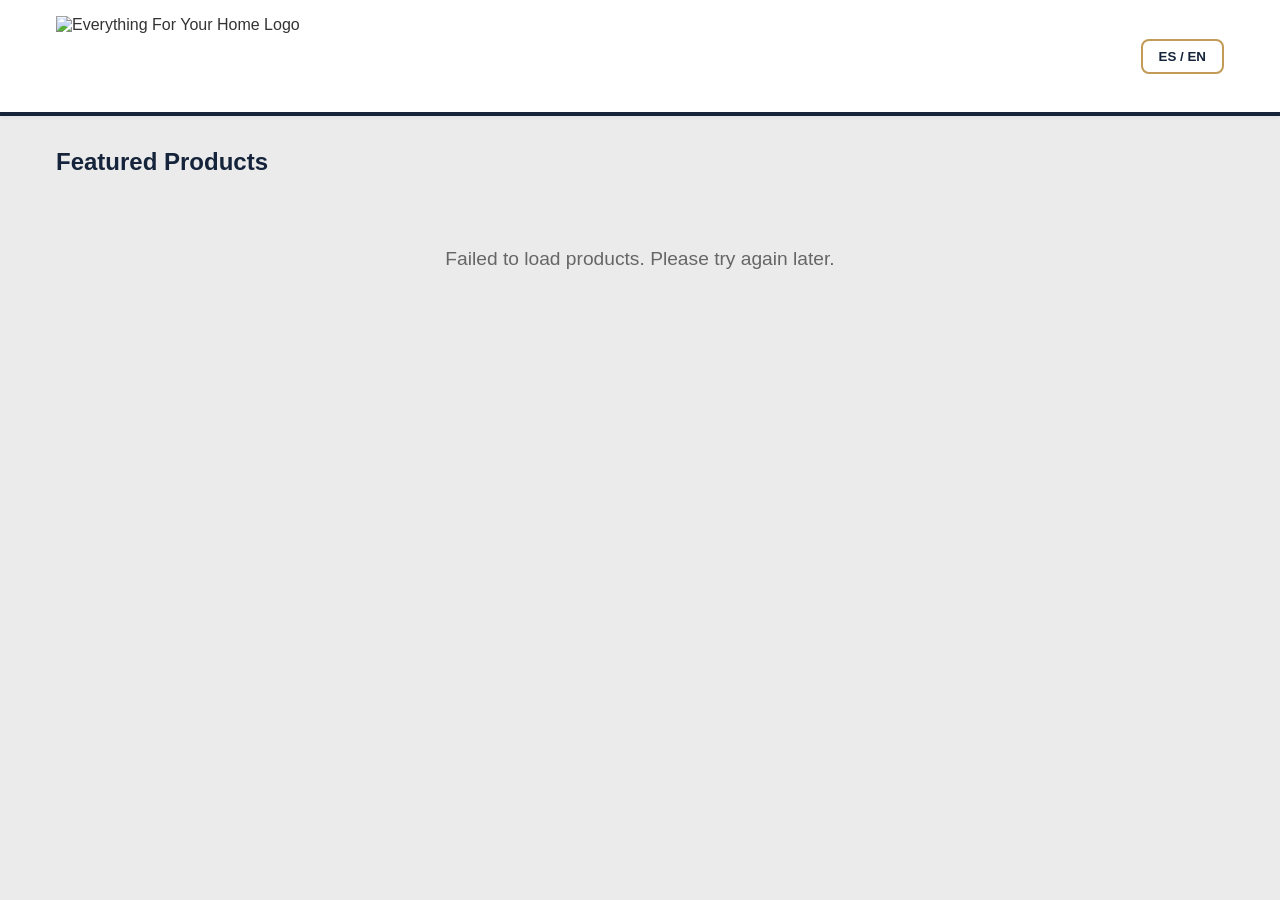
==== index.html @ 40793af8 "Add files via upload" ====
<!DOCTYPE html>
<html lang="en">
<head>
    <meta charset="UTF-8">
    <meta name="viewport" content="width=device-width, initial-scale=1.0">
    <!-- El título cambiará dinámicamente según el idioma -->
    <title data-i18n="pageTitle">Everything For Your Home - Store</title>
    
    <!-- Enlace a nuestra hoja de estilos modular -->
    <link rel="stylesheet" href="assets/css/styles.css">
</head>
<body>
    
    <!-- CABECERA DE LA TIENDA -->
    <header class="main-header">
        <div class="header-container">
            <!-- Logo principal referenciado exactamente como indicaste -->
            <img src="image_39f1aa.jpg" alt="Everything For Your Home Logo" class="store-logo">
            
            <!-- Controles de usuario -->
            <div class="header-actions">
                <button id="lang-toggle" class="btn-lang">ES / EN</button>
            </div>
        </div>
    </header>

    <!-- CONTENEDOR PRINCIPAL -->
    <main class="main-content">
        <!-- Título del catálogo con soporte para traducción -->
        <h1 class="catalog-title" data-i18n="catalogTitle">Featured Products</h1>
        
        <!-- VITRINA DE PRODUCTOS (Grid) -->
        <!-- Aquí es donde nuestro JavaScript inyectará las tarjetas de producto -->
        <div id="products-grid" class="grid-container">
            <!-- Mensaje temporal mientras los datos se descargan de GitHub -->
            <div class="loading-state">
                <p data-i18n="loading">Loading products...</p>
            </div>
        </div>
    </main>

    <!-- LÓGICA DE LA APLICACIÓN -->
    <!-- Usamos type="module" para poder importar archivos JS separados de forma moderna -->
    <script type="module" src="assets/js/main.js"></script>

</body>
</html>
---- assets/css/styles.css ----
/* ==========================================================================
   VARIABLES GLOBALES (Paleta de colores adaptada al logo y estilo Mercado Libre)
   ========================================================================== */
:root {
    --brand-navy: #15243b;    /* Azul marino oscuro del logo */
    --brand-gold: #c29b57;    /* Dorado del logo */
    --bg-color: #ebebeb;      /* Gris claro estándar de e-commerce */
    --card-bg: #ffffff;       /* Blanco puro para contraste */
    --text-main: #333333;
    --text-muted: #666666;
    --btn-stripe: #635bff;    /* Azul clásico de Stripe para dar confianza en el pago */
    --radius: 8px;
}

/* ==========================================================================
   RESETEO BÁSICO
   ========================================================================== */
* {
    box-sizing: border-box;
    margin: 0;
    padding: 0;
    font-family: -apple-system, BlinkMacSystemFont, "Segoe UI", Roboto, Helvetica, Arial, sans-serif;
}

body {
    background-color: var(--bg-color);
    color: var(--text-main);
}

/* ==========================================================================
   CABECERA (HEADER)
   ========================================================================== */
.main-header {
    background-color: var(--card-bg);
    border-bottom: 4px solid var(--brand-navy);
    padding: 1rem 0;
    box-shadow: 0 2px 4px rgba(0,0,0,0.05);
}

.header-container {
    max-width: 1200px;
    margin: 0 auto;
    display: flex;
    justify-content: space-between;
    align-items: center;
    padding: 0 1rem;
}

.store-logo {
    height: 80px;
    object-fit: contain;
}

/* Botón de cambio de idioma */
.btn-lang {
    background: transparent;
    border: 2px solid var(--brand-gold);
    color: var(--brand-navy);
    padding: 0.5rem 1rem;
    border-radius: var(--radius);
    cursor: pointer;
    font-weight: bold;
    transition: all 0.2s ease;
}

.btn-lang:hover {
    background-color: var(--brand-gold);
    color: var(--card-bg);
}

/* ==========================================================================
   CONTENEDOR DE PRODUCTOS (GRID)
   ========================================================================== */
.main-content {
    max-width: 1200px;
    margin: 2rem auto;
    padding: 0 1rem;
}

.catalog-title {
    margin-bottom: 1.5rem;
    font-size: 1.5rem;
    color: var(--brand-navy);
}

/* Sistema de grilla autoadaptable. No necesitas media queries para que sea responsivo */
.grid-container {
    display: grid;
    grid-template-columns: repeat(auto-fill, minmax(280px, 1fr));
    gap: 1.5rem;
}

.loading-state {
    grid-column: 1 / -1;
    text-align: center;
    padding: 3rem;
    color: var(--text-muted);
    font-size: 1.2rem;
}

/* ==========================================================================
   TARJETA DE PRODUCTO (PRODUCT CARD)
   ========================================================================== */
.product-card {
    background-color: var(--card-bg);
    border-radius: var(--radius);
    overflow: hidden;
    box-shadow: 0 1px 3px rgba(0,0,0,0.1);
    transition: transform 0.2s ease, box-shadow 0.2s ease;
    display: flex;
    flex-direction: column;
}

.product-card:hover {
    transform: translateY(-3px);
    box-shadow: 0 6px 12px rgba(0,0,0,0.15);
}

.product-image {
    width: 100%;
    height: 250px;
    object-fit: contain; /* Evita que la foto del producto se deforme o recorte */
    padding: 1rem;
    border-bottom: 1px solid var(--bg-color);
}

.product-details {
    padding: 1.5rem;
    display: flex;
    flex-direction: column;
    flex-grow: 1; /* Permite que el botón de compra siempre baje al final */
}

.product-title {
    font-size: 1.1rem;
    font-weight: 400;
    margin-bottom: 0.5rem;
    color: var(--text-main);
}

.product-price {
    font-size: 1.8rem;
    font-weight: 600;
    margin-bottom: 0.5rem;
    color: var(--text-main);
}

.product-description {
    font-size: 0.9rem;
    color: var(--text-muted);
    margin-bottom: 1.5rem;
    flex-grow: 1;
    line-height: 1.4;
}

/* Botón de Stripe */
.btn-buy {
    background-color: var(--btn-stripe);
    color: var(--card-bg);
    text-align: center;
    text-decoration: none;
    padding: 0.8rem;
    border-radius: 4px;
    font-weight: 600;
    transition: background-color 0.2s ease;
}

.btn-buy:hover {
    background-color: #4b44d3; /* Un tono un poco más oscuro al pasar el ratón */
}
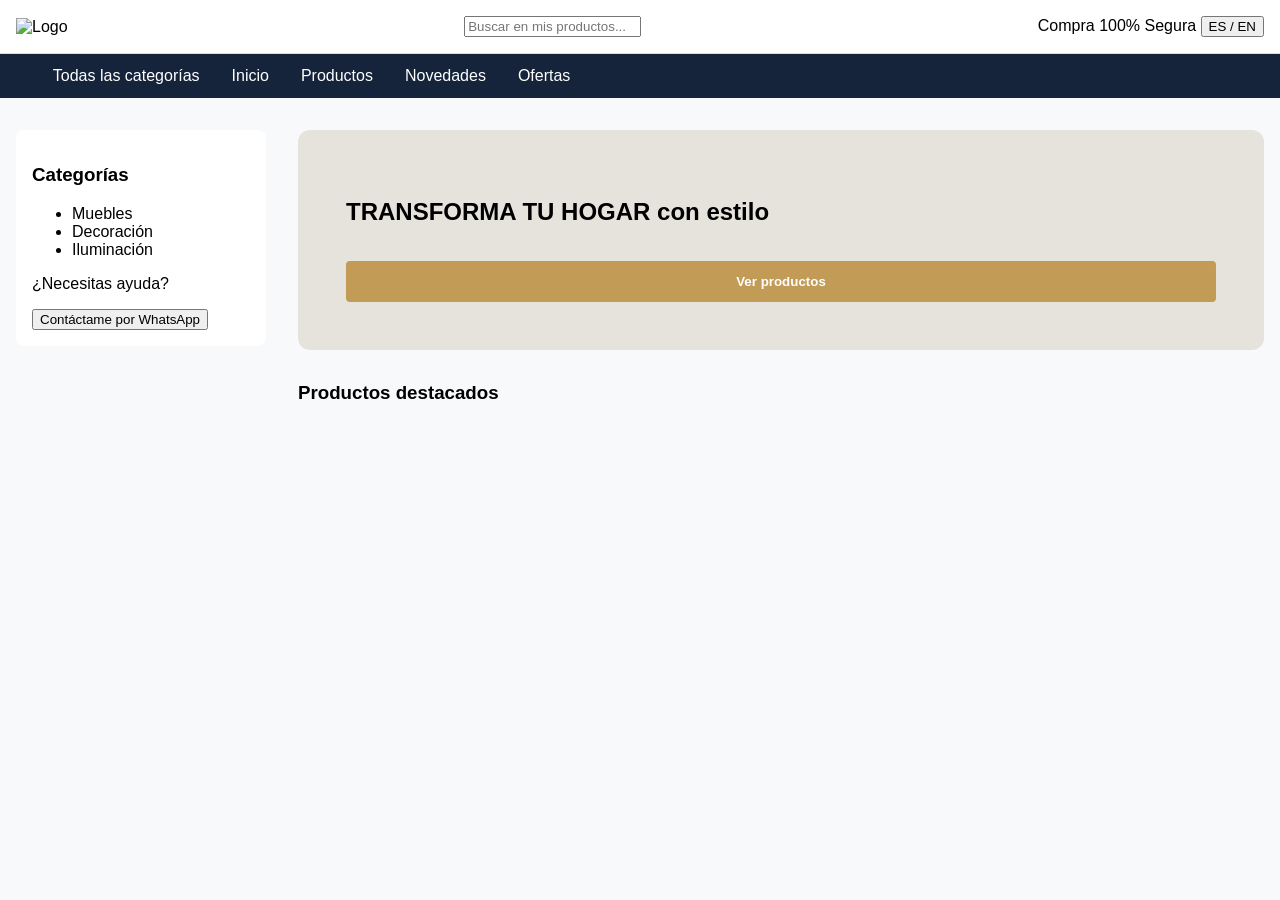
==== commit ef555825: "Update index.html" ====
--- a/index.html
+++ b/index.html
@@ -1,47 +1,71 @@
 <!DOCTYPE html>
-<html lang="en">
+<html lang="es">
 <head>
     <meta charset="UTF-8">
     <meta name="viewport" content="width=device-width, initial-scale=1.0">
-    <!-- El título cambiará dinámicamente según el idioma -->
-    <title data-i18n="pageTitle">Everything For Your Home - Store</title>
-    
-    <!-- Enlace a nuestra hoja de estilos modular -->
+    <title>Everything For Your Home</title>
     <link rel="stylesheet" href="assets/css/styles.css">
 </head>
 <body>
-    
-    <!-- CABECERA DE LA TIENDA -->
+    <!-- HEADER ESTILO MARKETPLACE -->
     <header class="main-header">
         <div class="header-container">
-            <!-- Logo principal referenciado exactamente como indicaste -->
-            <img src="image_39f1aa.jpg" alt="Everything For Your Home Logo" class="store-logo">
-            
-            <!-- Controles de usuario -->
+            <img src="image_39f1aa.jpg" alt="Logo" class="store-logo">
+            <input type="text" class="search-bar" placeholder="Buscar en mis productos...">
             <div class="header-actions">
-                <button id="lang-toggle" class="btn-lang">ES / EN</button>
+                <span>Compra 100% Segura</span>
+                <button id="lang-toggle" class="btn-outline">ES / EN</button>
             </div>
         </div>
     </header>
 
-    <!-- CONTENEDOR PRINCIPAL -->
-    <main class="main-content">
-        <!-- Título del catálogo con soporte para traducción -->
-        <h1 class="catalog-title" data-i18n="catalogTitle">Featured Products</h1>
+    <!-- NAVEGACIÓN SECUNDARIA -->
+    <nav class="sub-nav">
+        <ul>
+            <li>Todas las categorías</li>
+            <li>Inicio</li>
+            <li>Productos</li>
+            <li>Novedades</li>
+            <li>Ofertas</li>
+        </ul>
+    </nav>
+
+    <!-- LAYOUT PRINCIPAL (Sidebar + Contenido) -->
+    <div class="store-layout">
         
-        <!-- VITRINA DE PRODUCTOS (Grid) -->
-        <!-- Aquí es donde nuestro JavaScript inyectará las tarjetas de producto -->
-        <div id="products-grid" class="grid-container">
-            <!-- Mensaje temporal mientras los datos se descargan de GitHub -->
-            <div class="loading-state">
-                <p data-i18n="loading">Loading products...</p>
+        <!-- BARRA LATERAL -->
+        <aside class="sidebar">
+            <h3>Categorías</h3>
+            <ul class="category-list">
+                <li>Muebles</li>
+                <li>Decoración</li>
+                <li>Iluminación</li>
+            </ul>
+            <div class="whatsapp-widget">
+                <p>¿Necesitas ayuda?</p>
+                <button class="btn-whatsapp">Contáctame por WhatsApp</button>
             </div>
-        </div>
-    </main>
+        </aside>
 
-    <!-- LÓGICA DE LA APLICACIÓN -->
-    <!-- Usamos type="module" para poder importar archivos JS separados de forma moderna -->
+        <!-- CONTENIDO CENTRAL -->
+        <main class="main-content">
+            <!-- BANNER PRINCIPAL -->
+            <section class="hero-banner">
+                <div class="hero-text">
+                    <h2>TRANSFORMA TU HOGAR con estilo</h2>
+                    <button class="btn-primary">Ver productos</button>
+                </div>
+            </section>
+
+            <h3 class="section-title">Productos destacados</h3>
+            
+            <!-- GRID DE PRODUCTOS -->
+            <div id="products-grid" class="products-grid">
+                <!-- El JS inyectará los productos aquí -->
+            </div>
+        </main>
+    </div>
+
     <script type="module" src="assets/js/main.js"></script>
-
 </body>
-</html>+</html>
--- a/assets/css/styles.css
+++ b/assets/css/styles.css
@@ -1,170 +1,117 @@
-/* ==========================================================================
-   VARIABLES GLOBALES (Paleta de colores adaptada al logo y estilo Mercado Libre)
-   ========================================================================== */
 :root {
-    --brand-navy: #15243b;    /* Azul marino oscuro del logo */
-    --brand-gold: #c29b57;    /* Dorado del logo */
-    --bg-color: #ebebeb;      /* Gris claro estándar de e-commerce */
-    --card-bg: #ffffff;       /* Blanco puro para contraste */
-    --text-main: #333333;
-    --text-muted: #666666;
-    --btn-stripe: #635bff;    /* Azul clásico de Stripe para dar confianza en el pago */
-    --radius: 8px;
-}
-
-/* ==========================================================================
-   RESETEO BÁSICO
-   ========================================================================== */
-* {
-    box-sizing: border-box;
-    margin: 0;
-    padding: 0;
-    font-family: -apple-system, BlinkMacSystemFont, "Segoe UI", Roboto, Helvetica, Arial, sans-serif;
+    --brand-navy: #15243b;
+    --brand-gold: #c29b57;
+    --brand-yellow: #f4c242;
+    --bg-light: #f8f9fa;
+    --white: #ffffff;
+    --text-dark: #333333;
 }
 
 body {
-    background-color: var(--bg-color);
-    color: var(--text-main);
+    margin: 0;
+    font-family: sans-serif;
+    background-color: var(--bg-light);
 }
 
-/* ==========================================================================
-   CABECERA (HEADER)
-   ========================================================================== */
 .main-header {
-    background-color: var(--card-bg);
-    border-bottom: 4px solid var(--brand-navy);
-    padding: 1rem 0;
-    box-shadow: 0 2px 4px rgba(0,0,0,0.05);
+    background-color: var(--white);
+    padding: 1rem;
+    border-bottom: 1px solid #ddd;
 }
 
 .header-container {
-    max-width: 1200px;
-    margin: 0 auto;
     display: flex;
     justify-content: space-between;
     align-items: center;
-    padding: 0 1rem;
+    max-width: 1400px;
+    margin: 0 auto;
 }
 
-.store-logo {
-    height: 80px;
-    object-fit: contain;
+.sub-nav {
+    background-color: var(--brand-navy);
+    color: var(--white);
+    padding: 0.8rem;
 }
 
-/* Botón de cambio de idioma */
-.btn-lang {
-    background: transparent;
-    border: 2px solid var(--brand-gold);
-    color: var(--brand-navy);
-    padding: 0.5rem 1rem;
-    border-radius: var(--radius);
-    cursor: pointer;
-    font-weight: bold;
-    transition: all 0.2s ease;
+.sub-nav ul {
+    list-style: none;
+    display: flex;
+    gap: 2rem;
+    max-width: 1400px;
+    margin: 0 auto;
 }
 
-.btn-lang:hover {
-    background-color: var(--brand-gold);
-    color: var(--card-bg);
-}
-
-/* ==========================================================================
-   CONTENEDOR DE PRODUCTOS (GRID)
-   ========================================================================== */
-.main-content {
-    max-width: 1200px;
+/* EL SECRETO DEL DISEÑO: CSS GRID */
+.store-layout {
+    display: grid;
+    grid-template-columns: 250px 1fr; /* 250px para sidebar, el resto para productos */
+    gap: 2rem;
+    max-width: 1400px;
     margin: 2rem auto;
     padding: 0 1rem;
 }
 
-.catalog-title {
-    margin-bottom: 1.5rem;
-    font-size: 1.5rem;
-    color: var(--brand-navy);
+.sidebar {
+    background: var(--white);
+    padding: 1rem;
+    border-radius: 8px;
+    height: fit-content;
 }
 
-/* Sistema de grilla autoadaptable. No necesitas media queries para que sea responsivo */
-.grid-container {
+.hero-banner {
+    background-color: #e6e3dd;
+    padding: 3rem;
+    border-radius: 12px;
+    margin-bottom: 2rem;
+}
+
+.products-grid {
     display: grid;
-    grid-template-columns: repeat(auto-fill, minmax(280px, 1fr));
+    grid-template-columns: repeat(auto-fill, minmax(220px, 1fr));
     gap: 1.5rem;
 }
 
-.loading-state {
-    grid-column: 1 / -1;
-    text-align: center;
-    padding: 3rem;
-    color: var(--text-muted);
-    font-size: 1.2rem;
+/* TARJETA TIPO MERCADO LIBRE / DISEÑO NUEVO */
+.product-card {
+    background: var(--white);
+    border-radius: 8px;
+    padding: 1rem;
+    position: relative;
+    box-shadow: 0 2px 5px rgba(0,0,0,0.05);
 }
 
-/* ==========================================================================
-   TARJETA DE PRODUCTO (PRODUCT CARD)
-   ========================================================================== */
-.product-card {
-    background-color: var(--card-bg);
-    border-radius: var(--radius);
-    overflow: hidden;
-    box-shadow: 0 1px 3px rgba(0,0,0,0.1);
-    transition: transform 0.2s ease, box-shadow 0.2s ease;
-    display: flex;
-    flex-direction: column;
-}
-
-.product-card:hover {
-    transform: translateY(-3px);
-    box-shadow: 0 6px 12px rgba(0,0,0,0.15);
+.badge {
+    position: absolute;
+    top: 10px;
+    left: 10px;
+    background: var(--brand-yellow);
+    color: var(--text-dark);
+    padding: 3px 8px;
+    font-size: 0.8rem;
+    font-weight: bold;
+    border-radius: 4px;
 }
 
 .product-image {
     width: 100%;
-    height: 250px;
-    object-fit: contain; /* Evita que la foto del producto se deforme o recorte */
-    padding: 1rem;
-    border-bottom: 1px solid var(--bg-color);
+    height: 200px;
+    object-fit: contain;
 }
 
-.product-details {
-    padding: 1.5rem;
-    display: flex;
-    flex-direction: column;
-    flex-grow: 1; /* Permite que el botón de compra siempre baje al final */
+.price {
+    font-size: 1.5rem;
+    font-weight: bold;
+    color: var(--text-dark);
 }
 
-.product-title {
-    font-size: 1.1rem;
-    font-weight: 400;
-    margin-bottom: 0.5rem;
-    color: var(--text-main);
+.btn-primary {
+    background-color: var(--brand-gold);
+    color: var(--white);
+    border: none;
+    padding: 0.8rem;
+    width: 100%;
+    border-radius: 4px;
+    cursor: pointer;
+    font-weight: bold;
+    margin-top: 1rem;
 }
-
-.product-price {
-    font-size: 1.8rem;
-    font-weight: 600;
-    margin-bottom: 0.5rem;
-    color: var(--text-main);
-}
-
-.product-description {
-    font-size: 0.9rem;
-    color: var(--text-muted);
-    margin-bottom: 1.5rem;
-    flex-grow: 1;
-    line-height: 1.4;
-}
-
-/* Botón de Stripe */
-.btn-buy {
-    background-color: var(--btn-stripe);
-    color: var(--card-bg);
-    text-align: center;
-    text-decoration: none;
-    padding: 0.8rem;
-    border-radius: 4px;
-    font-weight: 600;
-    transition: background-color 0.2s ease;
-}
-
-.btn-buy:hover {
-    background-color: #4b44d3; /* Un tono un poco más oscuro al pasar el ratón */
-}
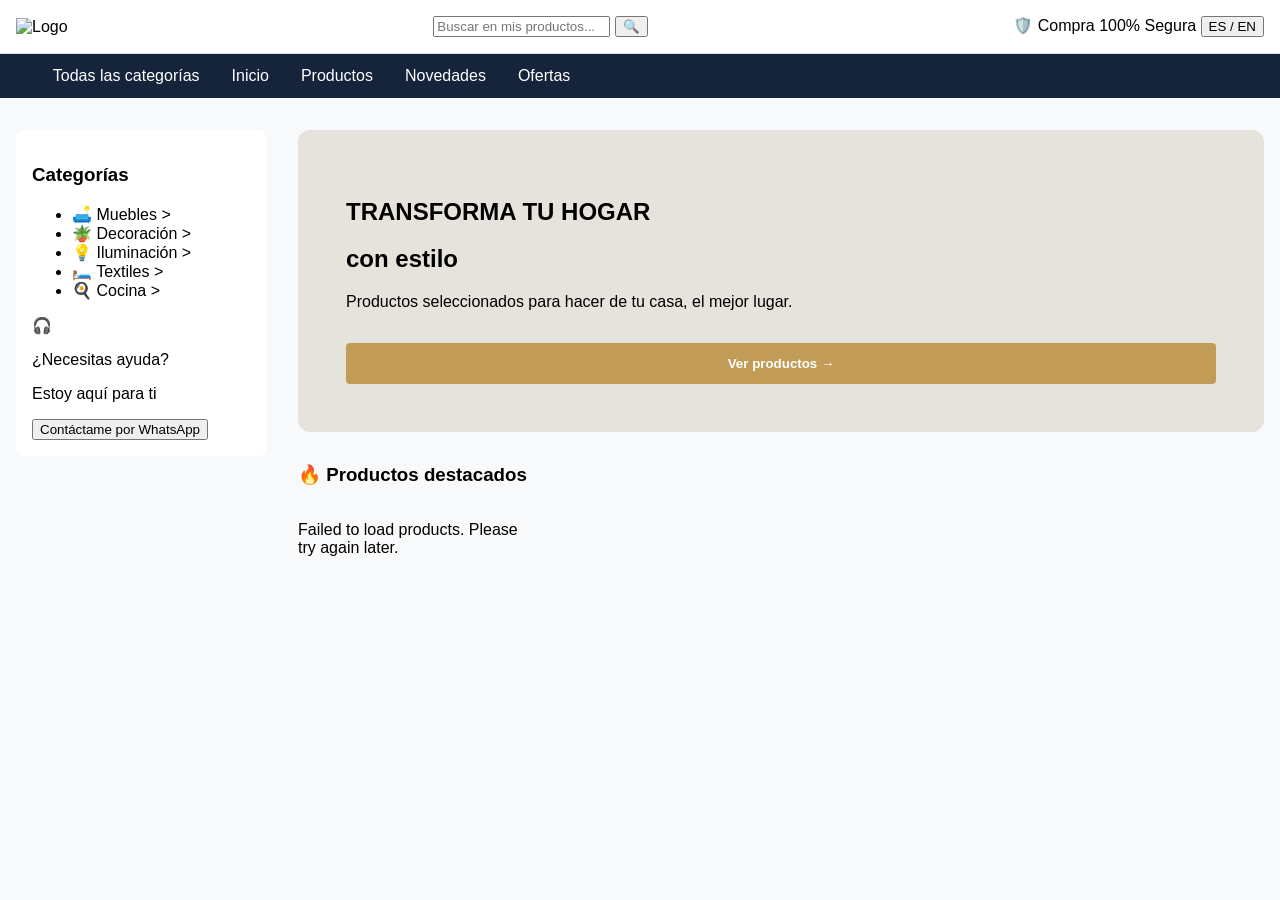
==== commit 27bb02cc: "Update index.html" ====
--- a/index.html
+++ b/index.html
@@ -4,16 +4,24 @@
     <meta charset="UTF-8">
     <meta name="viewport" content="width=device-width, initial-scale=1.0">
     <title>Everything For Your Home</title>
+    <!-- Importamos una fuente premium y moderna -->
+    <link href="https://fonts.googleapis.com/css2?family=Inter:wght@400;600;700&display=swap" rel="stylesheet">
     <link rel="stylesheet" href="assets/css/styles.css">
 </head>
 <body>
-    <!-- HEADER ESTILO MARKETPLACE -->
+    <!-- CABECERA PRINCIPAL -->
     <header class="main-header">
         <div class="header-container">
             <img src="image_39f1aa.jpg" alt="Logo" class="store-logo">
-            <input type="text" class="search-bar" placeholder="Buscar en mis productos...">
+            
+            <!-- Buscador mejorado -->
+            <div class="search-box">
+                <input type="text" class="search-bar" placeholder="Buscar en mis productos...">
+                <button class="search-btn">🔍</button>
+            </div>
+
             <div class="header-actions">
-                <span>Compra 100% Segura</span>
+                <span class="trust-badge">🛡️ Compra 100% Segura</span>
                 <button id="lang-toggle" class="btn-outline">ES / EN</button>
             </div>
         </div>
@@ -22,7 +30,7 @@
     <!-- NAVEGACIÓN SECUNDARIA -->
     <nav class="sub-nav">
         <ul>
-            <li>Todas las categorías</li>
+            <li class="active">Todas las categorías</li>
             <li>Inicio</li>
             <li>Productos</li>
             <li>Novedades</li>
@@ -30,38 +38,47 @@
         </ul>
     </nav>
 
-    <!-- LAYOUT PRINCIPAL (Sidebar + Contenido) -->
+    <!-- LAYOUT PRINCIPAL -->
     <div class="store-layout">
         
         <!-- BARRA LATERAL -->
         <aside class="sidebar">
-            <h3>Categorías</h3>
+            <h3 class="sidebar-title">Categorías</h3>
             <ul class="category-list">
-                <li>Muebles</li>
-                <li>Decoración</li>
-                <li>Iluminación</li>
+                <li>🛋️ Muebles <span>></span></li>
+                <li>🪴 Decoración <span>></span></li>
+                <li>💡 Iluminación <span>></span></li>
+                <li>🛏️ Textiles <span>></span></li>
+                <li>🍳 Cocina <span>></span></li>
             </ul>
+            
             <div class="whatsapp-widget">
-                <p>¿Necesitas ayuda?</p>
+                <div class="wa-icon">🎧</div>
+                <div>
+                    <p class="wa-title">¿Necesitas ayuda?</p>
+                    <p class="wa-sub">Estoy aquí para ti</p>
+                </div>
                 <button class="btn-whatsapp">Contáctame por WhatsApp</button>
             </div>
         </aside>
 
         <!-- CONTENIDO CENTRAL -->
         <main class="main-content">
-            <!-- BANNER PRINCIPAL -->
+            <!-- BANNER PRINCIPAL MEJORADO -->
             <section class="hero-banner">
-                <div class="hero-text">
-                    <h2>TRANSFORMA TU HOGAR con estilo</h2>
-                    <button class="btn-primary">Ver productos</button>
+                <div class="hero-content">
+                    <h2>TRANSFORMA TU HOGAR</h2>
+                    <h2 class="hero-highlight">con estilo</h2>
+                    <p>Productos seleccionados para hacer de tu casa, el mejor lugar.</p>
+                    <button class="btn-primary">Ver productos →</button>
                 </div>
             </section>
 
-            <h3 class="section-title">Productos destacados</h3>
+            <h3 class="section-title">🔥 Productos destacados</h3>
             
             <!-- GRID DE PRODUCTOS -->
             <div id="products-grid" class="products-grid">
-                <!-- El JS inyectará los productos aquí -->
+                <!-- Aquí van a aparecer los productos mágicamente -->
             </div>
         </main>
     </div>
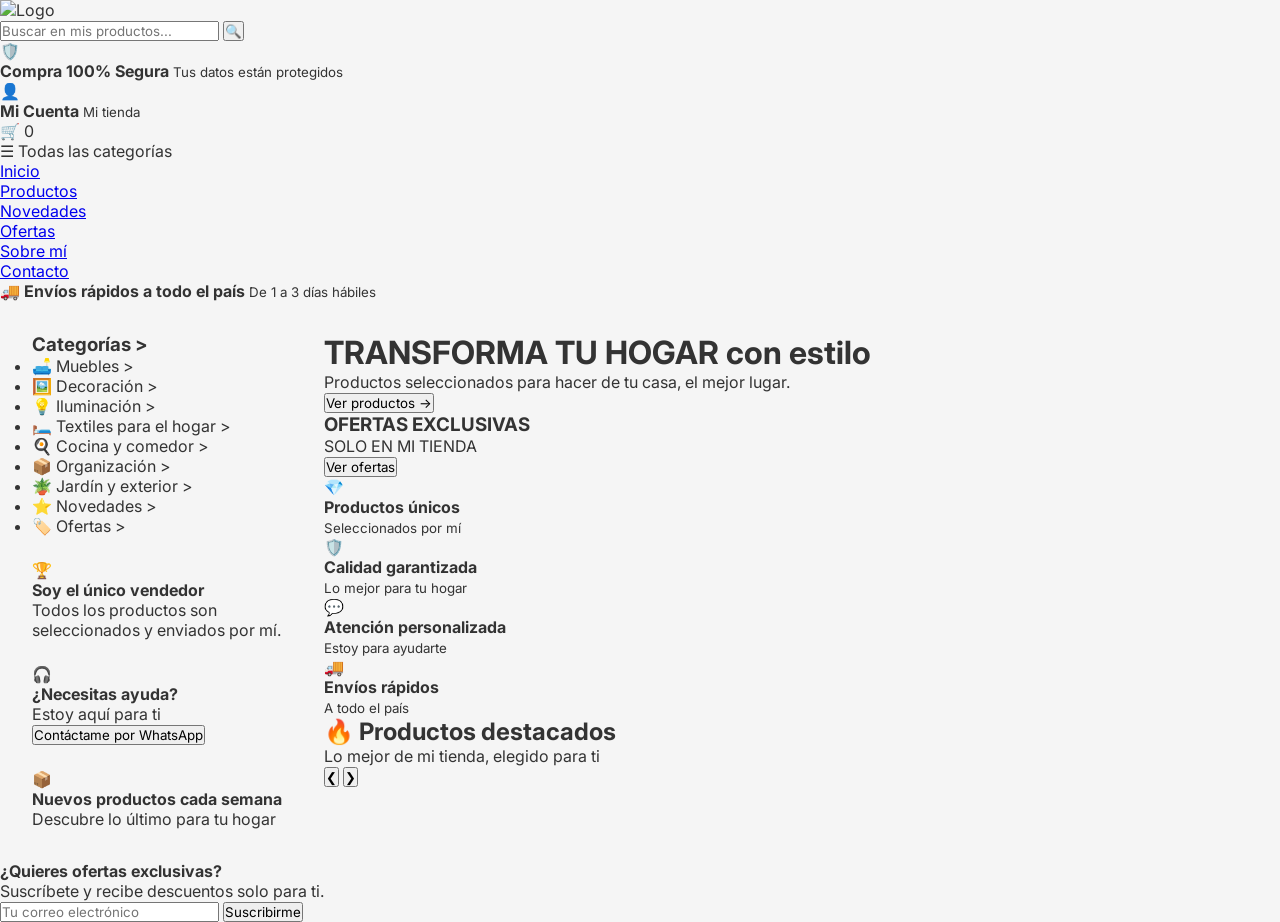
==== commit 411ef1c5: "Update index.html" ====
--- a/index.html
+++ b/index.html
@@ -4,85 +4,164 @@
     <meta charset="UTF-8">
     <meta name="viewport" content="width=device-width, initial-scale=1.0">
     <title>Everything For Your Home</title>
-    <!-- Importamos una fuente premium y moderna -->
     <link href="https://fonts.googleapis.com/css2?family=Inter:wght@400;600;700&display=swap" rel="stylesheet">
     <link rel="stylesheet" href="assets/css/styles.css">
 </head>
 <body>
-    <!-- CABECERA PRINCIPAL -->
-    <header class="main-header">
-        <div class="header-container">
-            <img src="image_39f1aa.jpg" alt="Logo" class="store-logo">
+    <!-- 1. TOP BAR (Logo, Buscador, Cuenta, Carrito) -->
+    <header class="top-header">
+        <div class="container header-grid">
+            <img src="image_39f1aa.jpg" alt="Logo" class="logo">
             
-            <!-- Buscador mejorado -->
-            <div class="search-box">
-                <input type="text" class="search-bar" placeholder="Buscar en mis productos...">
-                <button class="search-btn">🔍</button>
+            <div class="search-container">
+                <input type="text" placeholder="Buscar en mis productos...">
+                <button class="btn-search">🔍</button>
             </div>
 
-            <div class="header-actions">
-                <span class="trust-badge">🛡️ Compra 100% Segura</span>
-                <button id="lang-toggle" class="btn-outline">ES / EN</button>
+            <div class="header-badges">
+                <div class="badge-item">
+                    <span>🛡️</span>
+                    <div>
+                        <strong>Compra 100% Segura</strong>
+                        <small>Tus datos están protegidos</small>
+                    </div>
+                </div>
+                <div class="badge-item">
+                    <span>👤</span>
+                    <div>
+                        <strong>Mi Cuenta</strong>
+                        <small>Mi tienda</small>
+                    </div>
+                </div>
+                <div class="cart-icon">🛒 <span class="cart-count">0</span></div>
             </div>
         </div>
     </header>
 
-    <!-- NAVEGACIÓN SECUNDARIA -->
-    <nav class="sub-nav">
-        <ul>
-            <li class="active">Todas las categorías</li>
-            <li>Inicio</li>
-            <li>Productos</li>
-            <li>Novedades</li>
-            <li>Ofertas</li>
-        </ul>
+    <!-- 2. NAV BAR (Categorías, Links, Banner Envío) -->
+    <nav class="main-nav">
+        <div class="container nav-flex">
+            <div class="btn-categories">☰ Todas las categorías</div>
+            <ul class="nav-links">
+                <li><a href="#">Inicio</a></li>
+                <li><a href="#">Productos</a></li>
+                <li><a href="#">Novedades</a></li>
+                <li><a href="#">Ofertas</a></li>
+                <li><a href="#">Sobre mí</a></li>
+                <li><a href="#">Contacto</a></li>
+            </ul>
+            <div class="shipping-banner">
+                🚚 <strong>Envíos rápidos a todo el país</strong> <small>De 1 a 3 días hábiles</small>
+            </div>
+        </div>
     </nav>
 
-    <!-- LAYOUT PRINCIPAL -->
-    <div class="store-layout">
+    <!-- 3. LAYOUT PRINCIPAL -->
+    <div class="container store-layout">
         
-        <!-- BARRA LATERAL -->
+        <!-- SIDEBAR IZQUIERDA -->
         <aside class="sidebar">
-            <h3 class="sidebar-title">Categorías</h3>
-            <ul class="category-list">
-                <li>🛋️ Muebles <span>></span></li>
-                <li>🪴 Decoración <span>></span></li>
-                <li>💡 Iluminación <span>></span></li>
-                <li>🛏️ Textiles <span>></span></li>
-                <li>🍳 Cocina <span>></span></li>
-            </ul>
-            
-            <div class="whatsapp-widget">
-                <div class="wa-icon">🎧</div>
-                <div>
-                    <p class="wa-title">¿Necesitas ayuda?</p>
-                    <p class="wa-sub">Estoy aquí para ti</p>
+            <div class="category-menu">
+                <h3>Categorías <span>></span></h3>
+                <ul>
+                    <li>🛋️ Muebles <span>></span></li>
+                    <li>🖼️ Decoración <span>></span></li>
+                    <li>💡 Iluminación <span>></span></li>
+                    <li>🛏️ Textiles para el hogar <span>></span></li>
+                    <li>🍳 Cocina y comedor <span>></span></li>
+                    <li>📦 Organización <span>></span></li>
+                    <li>🪴 Jardín y exterior <span>></span></li>
+                    <li>⭐ Novedades <span>></span></li>
+                    <li class="ofertas-link">🏷️ Ofertas <span>></span></li>
+                </ul>
+            </div>
+
+            <div class="promo-box dark-blue">
+                <div class="icon">🏆</div>
+                <h4>Soy el único vendedor</h4>
+                <p>Todos los productos son seleccionados y enviados por mí.</p>
+            </div>
+
+            <div class="promo-box white-box">
+                <div class="icon-flex">
+                    <span class="icon-headset">🎧</span>
+                    <div>
+                        <h4>¿Necesitas ayuda?</h4>
+                        <p>Estoy aquí para ti</p>
+                    </div>
                 </div>
-                <button class="btn-whatsapp">Contáctame por WhatsApp</button>
+                <button class="btn-gold-outline">Contáctame por WhatsApp</button>
+            </div>
+
+            <div class="promo-box dark-blue banner-mini">
+                <div class="icon-flex">
+                    <span>📦</span>
+                    <div>
+                        <h4>Nuevos productos cada semana</h4>
+                        <p>Descubre lo último para tu hogar</p>
+                    </div>
+                </div>
             </div>
         </aside>
 
         <!-- CONTENIDO CENTRAL -->
         <main class="main-content">
-            <!-- BANNER PRINCIPAL MEJORADO -->
-            <section class="hero-banner">
-                <div class="hero-content">
-                    <h2>TRANSFORMA TU HOGAR</h2>
-                    <h2 class="hero-highlight">con estilo</h2>
+            
+            <!-- SECCIÓN HERO (Banner Principal + Banner Secundario) -->
+            <div class="hero-grid">
+                <div class="hero-main">
+                    <h1>TRANSFORMA TU HOGAR <span class="cursive-text">con estilo</span></h1>
                     <p>Productos seleccionados para hacer de tu casa, el mejor lugar.</p>
-                    <button class="btn-primary">Ver productos →</button>
+                    <button class="btn-dark">Ver productos →</button>
                 </div>
-            </section>
+                <div class="hero-side">
+                    <h3>OFERTAS EXCLUSIVAS</h3>
+                    <p>SOLO EN MI TIENDA</p>
+                    <button class="btn-dark">Ver ofertas</button>
+                </div>
+            </div>
 
-            <h3 class="section-title">🔥 Productos destacados</h3>
+            <!-- BARRA DE CARACTERÍSTICAS -->
+            <div class="features-bar">
+                <div class="feature"><span class="feat-icon">💎</span> <div><strong>Productos únicos</strong><br><small>Seleccionados por mí</small></div></div>
+                <div class="feature"><span class="feat-icon">🛡️</span> <div><strong>Calidad garantizada</strong><br><small>Lo mejor para tu hogar</small></div></div>
+                <div class="feature"><span class="feat-icon">💬</span> <div><strong>Atención personalizada</strong><br><small>Estoy para ayudarte</small></div></div>
+                <div class="feature"><span class="feat-icon">🚚</span> <div><strong>Envíos rápidos</strong><br><small>A todo el país</small></div></div>
+            </div>
+
+            <!-- TÍTULO DE PRODUCTOS Y CONTROLES -->
+            <div class="products-header">
+                <div class="title-flex">
+                    <h2>🔥 Productos destacados</h2>
+                    <span class="subtitle">Lo mejor de mi tienda, elegido para ti</span>
+                </div>
+                <div class="carousel-controls">
+                    <button>&#10094;</button>
+                    <button>&#10095;</button>
+                </div>
+            </div>
             
-            <!-- GRID DE PRODUCTOS -->
+            <!-- GRID DE PRODUCTOS DINÁMICO -->
             <div id="products-grid" class="products-grid">
-                <!-- Aquí van a aparecer los productos mágicamente -->
+                <!-- JavaScript inyectará las tarjetas aquí -->
             </div>
         </main>
     </div>
 
+    <!-- NEWSLETTER / FOOTER -->
+    <footer class="bottom-footer container">
+        <div class="newsletter-box">
+            <div>
+                <h4>¿Quieres ofertas exclusivas?</h4>
+                <p>Suscríbete y recibe descuentos solo para ti.</p>
+            </div>
+            <form class="subscribe-form">
+                <input type="email" placeholder="Tu correo electrónico">
+                <button type="submit">Suscribirme</button>
+            </form>
+        </div>
+    </footer>
+
     <script type="module" src="assets/js/main.js"></script>
 </body>
 </html>
--- a/assets/css/styles.css
+++ b/assets/css/styles.css
@@ -1,117 +1,207 @@
+/* =========================================
+   1. VARIABLES GLOBALES Y RESET
+   ========================================= */
 :root {
-    --brand-navy: #15243b;
+    --brand-navy: #111b2b;
     --brand-gold: #c29b57;
-    --brand-yellow: #f4c242;
-    --bg-light: #f8f9fa;
+    --brand-gold-hover: #b08945;
+    --bg-main: #f5f5f5;
     --white: #ffffff;
     --text-dark: #333333;
-}
-
-body {
+    --text-light: #777777;
+    --border-color: #e0e0e0;
+}
+
+* {
     margin: 0;
-    font-family: sans-serif;
-    background-color: var(--bg-light);
-}
-
+    padding: 0;
+    box-sizing: border-box;
+    font-family: 'Inter', sans-serif;
+}
+
+body { background-color: var(--bg-main); color: var(--text-dark); }
+
+/* =========================================
+   2. CABECERA Y BUSCADOR
+   ========================================= */
 .main-header {
     background-color: var(--white);
-    padding: 1rem;
-    border-bottom: 1px solid #ddd;
+    padding: 1.2rem 2rem;
 }
 
 .header-container {
+    max-width: 1400px;
+    margin: 0 auto;
     display: flex;
     justify-content: space-between;
     align-items: center;
+    gap: 2rem;
+}
+
+.store-logo { height: 60px; object-fit: contain; }
+
+.search-box {
+    flex-grow: 1;
+    max-width: 600px;
+    display: flex;
+    box-shadow: 0 1px 3px rgba(0,0,0,0.1);
+    border-radius: 4px;
+    overflow: hidden;
+}
+
+.search-bar {
+    width: 100%;
+    padding: 12px 15px;
+    border: 1px solid var(--border-color);
+    border-right: none;
+    outline: none;
+    font-size: 1rem;
+}
+
+.search-btn {
+    background-color: var(--brand-gold);
+    border: none;
+    padding: 0 20px;
+    cursor: pointer;
+    font-size: 1.2rem;
+    transition: background 0.2s;
+}
+.search-btn:hover { background-color: var(--brand-gold-hover); }
+
+.header-actions { display: flex; align-items: center; gap: 1.5rem; }
+.trust-badge { font-weight: 600; color: #2c974b; font-size: 0.9rem; }
+.btn-outline {
+    background: transparent;
+    border: 1px solid var(--text-dark);
+    padding: 8px 16px;
+    border-radius: 20px;
+    cursor: pointer;
+    font-weight: 600;
+}
+
+/* =========================================
+   3. NAVEGACIÓN SECUNDARIA
+   ========================================= */
+.sub-nav {
+    background-color: var(--brand-navy);
+    padding: 12px 2rem;
+}
+
+.sub-nav ul {
     max-width: 1400px;
     margin: 0 auto;
-}
-
-.sub-nav {
-    background-color: var(--brand-navy);
-    color: var(--white);
-    padding: 0.8rem;
-}
-
-.sub-nav ul {
     list-style: none;
     display: flex;
     gap: 2rem;
-    max-width: 1400px;
-    margin: 0 auto;
-}
-
-/* EL SECRETO DEL DISEÑO: CSS GRID */
+    color: var(--white);
+    font-size: 0.9rem;
+    font-weight: 600;
+}
+
+.sub-nav li { cursor: pointer; opacity: 0.8; transition: opacity 0.2s; }
+.sub-nav li:hover, .sub-nav li.active { opacity: 1; }
+
+/* =========================================
+   4. LAYOUT Y BARRA LATERAL
+   ========================================= */
 .store-layout {
     display: grid;
-    grid-template-columns: 250px 1fr; /* 250px para sidebar, el resto para productos */
+    grid-template-columns: 260px 1fr;
     gap: 2rem;
     max-width: 1400px;
     margin: 2rem auto;
-    padding: 0 1rem;
-}
-
-.sidebar {
+    padding: 0 2rem;
+}
+
+.sidebar { display: flex; flex-direction: column; gap: 1.5rem; }
+
+.sidebar-title {
+    background-color: var(--brand-gold);
+    color: var(--white);
+    padding: 12px 15px;
+    border-radius: 8px 8px 0 0;
+    font-size: 1rem;
+}
+
+.category-list {
     background: var(--white);
-    padding: 1rem;
-    border-radius: 8px;
-    height: fit-content;
-}
-
+    list-style: none;
+    border-radius: 0 0 8px 8px;
+    box-shadow: 0 2px 5px rgba(0,0,0,0.05);
+    padding: 0;
+    margin-top: -1.5rem; /* Pega la lista al título */
+}
+
+.category-list li {
+    padding: 15px;
+    border-bottom: 1px solid var(--bg-main);
+    display: flex;
+    justify-content: space-between;
+    cursor: pointer;
+    color: var(--text-dark);
+    transition: background 0.2s;
+}
+.category-list li:hover { background-color: #fafafa; color: var(--brand-gold); }
+.category-list li:last-child { border-bottom: none; }
+
+.whatsapp-widget {
+    background-color: var(--brand-navy);
+    color: var(--white);
+    padding: 1.5rem;
+    border-radius: 12px;
+    text-align: center;
+    box-shadow: 0 4px 6px rgba(0,0,0,0.1);
+}
+
+.wa-icon { font-size: 2rem; margin-bottom: 0.5rem; }
+.wa-title { font-weight: bold; font-size: 1.1rem; }
+.wa-sub { font-size: 0.8rem; opacity: 0.8; margin-bottom: 1rem; }
+
+.btn-whatsapp {
+    background-color: var(--brand-gold);
+    color: var(--white);
+    border: none;
+    padding: 10px;
+    width: 100%;
+    border-radius: 20px;
+    font-weight: 600;
+    cursor: pointer;
+}
+
+/* =========================================
+   5. BANNER HERO Y PRODUCTOS
+   ========================================= */
 .hero-banner {
-    background-color: #e6e3dd;
-    padding: 3rem;
-    border-radius: 12px;
-    margin-bottom: 2rem;
-}
+    /* Aquí usamos una imagen de muebles real desde Unsplash para que impacte */
+    background: linear-gradient(rgba(245, 245, 245, 0.9), rgba(245, 245, 245, 0.7)), 
+                url('https://images.unsplash.com/photo-1555041469-a586c61ea9bc?auto=format&fit=crop&q=80&w=1200') center/cover;
+    border-radius: 16px;
+    padding: 4rem 3rem;
+    margin-bottom: 3rem;
+    box-shadow: 0 4px 12px rgba(0,0,0,0.05);
+}
+
+.hero-content h2 { font-size: 2.5rem; color: var(--brand-navy); line-height: 1.1; }
+.hero-highlight { font-family: cursive; color: var(--brand-gold) !important; font-size: 3rem !important; margin-bottom: 1rem; }
+.hero-content p { font-size: 1.1rem; color: var(--text-dark); margin-bottom: 2rem; max-width: 400px; }
+
+.btn-primary {
+    background-color: var(--brand-navy);
+    color: var(--white);
+    border: none;
+    padding: 12px 24px;
+    border-radius: 25px;
+    font-weight: 600;
+    font-size: 1rem;
+    cursor: pointer;
+    transition: transform 0.2s;
+}
+.btn-primary:hover { transform: scale(1.05); }
+
+.section-title { font-size: 1.5rem; color: var(--text-dark); margin-bottom: 1.5rem; }
 
 .products-grid {
     display: grid;
-    grid-template-columns: repeat(auto-fill, minmax(220px, 1fr));
+    grid-template-columns: repeat(auto-fill, minmax(240px, 1fr));
     gap: 1.5rem;
 }
-
-/* TARJETA TIPO MERCADO LIBRE / DISEÑO NUEVO */
-.product-card {
-    background: var(--white);
-    border-radius: 8px;
-    padding: 1rem;
-    position: relative;
-    box-shadow: 0 2px 5px rgba(0,0,0,0.05);
-}
-
-.badge {
-    position: absolute;
-    top: 10px;
-    left: 10px;
-    background: var(--brand-yellow);
-    color: var(--text-dark);
-    padding: 3px 8px;
-    font-size: 0.8rem;
-    font-weight: bold;
-    border-radius: 4px;
-}
-
-.product-image {
-    width: 100%;
-    height: 200px;
-    object-fit: contain;
-}
-
-.price {
-    font-size: 1.5rem;
-    font-weight: bold;
-    color: var(--text-dark);
-}
-
-.btn-primary {
-    background-color: var(--brand-gold);
-    color: var(--white);
-    border: none;
-    padding: 0.8rem;
-    width: 100%;
-    border-radius: 4px;
-    cursor: pointer;
-    font-weight: bold;
-    margin-top: 1rem;
-}
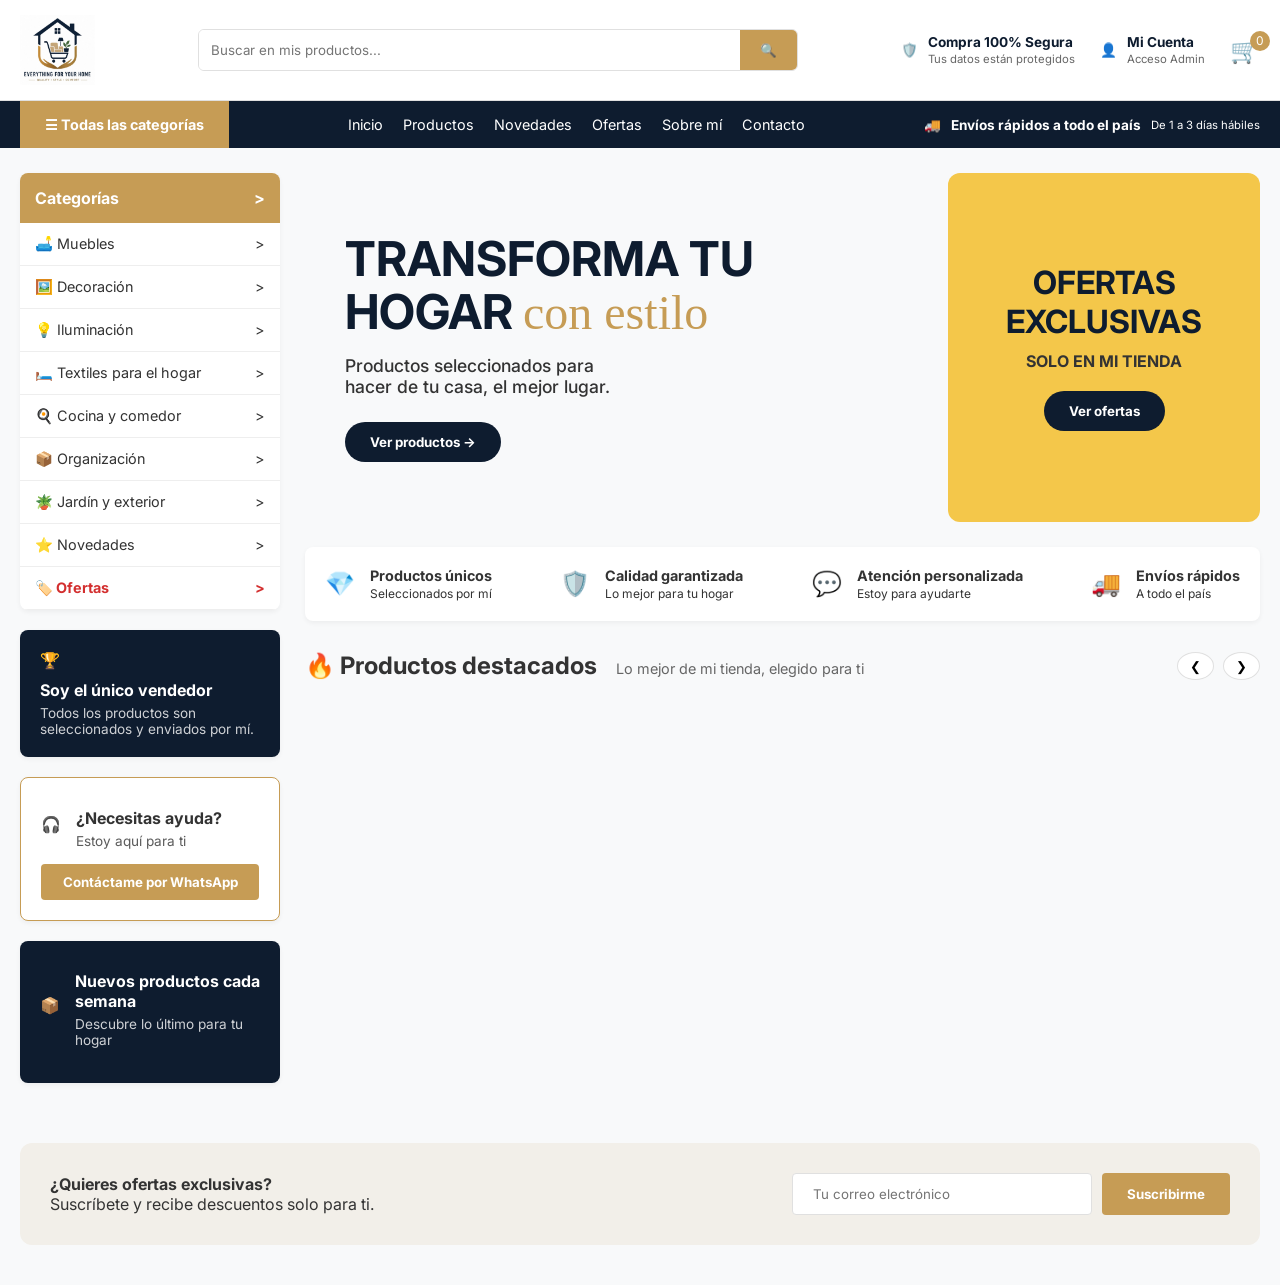
==== commit 1bdd392b: "Update index.html" ====
--- a/index.html
+++ b/index.html
@@ -26,13 +26,13 @@
                         <small>Tus datos están protegidos</small>
                     </div>
                 </div>
-                <div class="badge-item">
+                <a href="./admin/" class="badge-item" style="text-decoration: none; color: inherit; cursor: pointer;">
                     <span>👤</span>
                     <div>
                         <strong>Mi Cuenta</strong>
-                        <small>Mi tienda</small>
+                        <small>Acceso Admin</small>
                     </div>
-                </div>
+                </a>
                 <div class="cart-icon">🛒 <span class="cart-count">0</span></div>
             </div>
         </div>
--- a/assets/css/styles.css
+++ b/assets/css/styles.css
@@ -1,207 +1,112 @@
-/* =========================================
-   1. VARIABLES GLOBALES Y RESET
-   ========================================= */
 :root {
-    --brand-navy: #111b2b;
-    --brand-gold: #c29b57;
-    --brand-gold-hover: #b08945;
-    --bg-main: #f5f5f5;
+    --brand-navy: #0e1c2f;
+    --brand-gold: #c69c55;
+    --brand-gold-light: #d8b172;
+    --brand-yellow: #f4c74a;
+    --bg-light: #f8f9fa;
     --white: #ffffff;
-    --text-dark: #333333;
-    --text-light: #777777;
-    --border-color: #e0e0e0;
+    --text-dark: #333;
+    --text-muted: #666;
+    --border: #e0e0e0;
 }
 
-* {
-    margin: 0;
-    padding: 0;
-    box-sizing: border-box;
-    font-family: 'Inter', sans-serif;
+* { margin: 0; padding: 0; box-sizing: border-box; font-family: 'Inter', sans-serif; }
+body { background-color: var(--bg-light); color: var(--text-dark); }
+.container { max-width: 1440px; margin: 0 auto; padding: 0 20px; }
+
+/* --- 1. TOP HEADER --- */
+.top-header { background: var(--white); padding: 15px 0; border-bottom: 1px solid var(--border); }
+.header-grid { display: flex; align-items: center; justify-content: space-between; gap: 20px; }
+.logo { height: 70px; object-fit: contain; }
+
+.search-container {
+    flex-grow: 1; max-width: 600px;
+    display: flex; border: 1px solid var(--border); border-radius: 6px; overflow: hidden;
+}
+.search-container input { width: 100%; padding: 12px; border: none; outline: none; }
+.btn-search { background: var(--brand-gold); border: none; padding: 0 20px; cursor: pointer; color: white; }
+
+.header-badges { display: flex; gap: 25px; align-items: center; }
+.badge-item { display: flex; align-items: center; gap: 10px; font-size: 0.85rem; }
+.badge-item strong { display: block; color: var(--brand-navy); }
+.badge-item small { color: var(--text-muted); }
+.cart-icon { font-size: 1.5rem; position: relative; cursor: pointer; }
+.cart-count { 
+    position: absolute; top: -5px; right: -10px; background: var(--brand-gold); 
+    color: white; font-size: 0.75rem; width: 20px; height: 20px; 
+    border-radius: 50%; display: flex; align-items: center; justify-content: center; 
 }
 
-body { background-color: var(--bg-main); color: var(--text-dark); }
+/* --- 2. NAV BAR --- */
+.main-nav { background: var(--brand-navy); color: var(--white); font-size: 0.9rem; }
+.nav-flex { display: flex; align-items: center; justify-content: space-between; }
+.btn-categories { background: var(--brand-gold); padding: 15px 25px; font-weight: bold; cursor: pointer; }
+.nav-links { list-style: none; display: flex; gap: 20px; }
+.nav-links a { color: var(--white); text-decoration: none; transition: 0.2s; }
+.nav-links a:hover { color: var(--brand-gold); }
+.shipping-banner { font-size: 0.85rem; display: flex; align-items: center; gap: 10px; }
 
-/* =========================================
-   2. CABECERA Y BUSCADOR
-   ========================================= */
-.main-header {
-    background-color: var(--white);
-    padding: 1.2rem 2rem;
+/* --- 3. LAYOUT & SIDEBAR --- */
+.store-layout { display: grid; grid-template-columns: 260px 1fr; gap: 25px; margin-top: 25px; }
+
+.category-menu { background: var(--white); border-radius: 8px; box-shadow: 0 2px 5px rgba(0,0,0,0.05); overflow: hidden; margin-bottom: 20px; }
+.category-menu h3 { background: var(--brand-gold); color: var(--white); padding: 15px; font-size: 1rem; display: flex; justify-content: space-between; }
+.category-menu ul { list-style: none; }
+.category-menu li { padding: 12px 15px; border-bottom: 1px solid #eee; font-size: 0.9rem; cursor: pointer; display: flex; justify-content: space-between; color: var(--text-dark); }
+.category-menu li:hover { background: #f9f9f9; color: var(--brand-gold); }
+.ofertas-link { color: #d32f2f !important; font-weight: bold; }
+
+.promo-box { padding: 20px; border-radius: 8px; margin-bottom: 20px; box-shadow: 0 2px 5px rgba(0,0,0,0.05); }
+.dark-blue { background: var(--brand-navy); color: var(--white); }
+.white-box { background: var(--white); text-align: center; border: 1px solid var(--brand-gold); }
+.promo-box h4 { margin: 10px 0 5px; font-size: 1rem; }
+.promo-box p { font-size: 0.85rem; opacity: 0.8; }
+.icon-flex { display: flex; align-items: center; gap: 15px; text-align: left; margin-bottom: 15px; }
+.btn-gold-outline { width: 100%; background: var(--brand-gold); color: white; border: none; padding: 10px; border-radius: 4px; font-weight: bold; cursor: pointer; }
+
+/* --- 4. HERO SECTION --- */
+.hero-grid { display: grid; grid-template-columns: 2fr 1fr; gap: 20px; margin-bottom: 25px; }
+.hero-main { 
+    background: url('https://images.unsplash.com/photo-1555041469-a586c61ea9bc?auto=format&fit=crop&q=80&w=800') center/cover;
+    border-radius: 12px; padding: 60px 40px; 
 }
+.hero-main h1 { font-size: 3rem; color: var(--brand-navy); line-height: 1.1; margin-bottom: 15px; }
+.cursive-text { font-family: cursive; color: var(--brand-gold); font-weight: normal; }
+.hero-main p { font-size: 1.1rem; color: var(--text-dark); margin-bottom: 25px; max-width: 300px; font-weight: 500; }
 
-.header-container {
-    max-width: 1400px;
-    margin: 0 auto;
-    display: flex;
-    justify-content: space-between;
-    align-items: center;
-    gap: 2rem;
+.hero-side { 
+    background: var(--brand-yellow); border-radius: 12px; padding: 40px 20px; 
+    text-align: center; display: flex; flex-direction: column; justify-content: center; align-items: center;
 }
+.hero-side h3 { font-size: 2rem; color: var(--brand-navy); margin-bottom: 10px; }
+.hero-side p { font-size: 1rem; font-weight: bold; margin-bottom: 20px; }
+.btn-dark { background: var(--brand-navy); color: white; border: none; padding: 12px 25px; border-radius: 25px; font-weight: bold; cursor: pointer; }
 
-.store-logo { height: 60px; object-fit: contain; }
+/* --- 5. FEATURES & PRODUCTS --- */
+.features-bar { display: flex; justify-content: space-between; background: var(--white); padding: 20px; border-radius: 8px; margin-bottom: 30px; box-shadow: 0 2px 5px rgba(0,0,0,0.05); }
+.feature { display: flex; align-items: center; gap: 15px; font-size: 0.9rem; }
+.feat-icon { font-size: 1.5rem; }
 
-.search-box {
-    flex-grow: 1;
-    max-width: 600px;
-    display: flex;
-    box-shadow: 0 1px 3px rgba(0,0,0,0.1);
-    border-radius: 4px;
-    overflow: hidden;
-}
+.products-header { display: flex; justify-content: space-between; align-items: flex-end; margin-bottom: 20px; }
+.title-flex h2 { font-size: 1.5rem; color: var(--text-dark); display: inline-block; margin-right: 15px; }
+.title-flex .subtitle { color: var(--text-muted); font-size: 0.9rem; }
+.carousel-controls button { background: white; border: 1px solid var(--border); padding: 5px 12px; border-radius: 50%; cursor: pointer; margin-left: 5px; }
 
-.search-bar {
-    width: 100%;
-    padding: 12px 15px;
-    border: 1px solid var(--border-color);
-    border-right: none;
-    outline: none;
-    font-size: 1rem;
-}
+.products-grid { display: grid; grid-template-columns: repeat(auto-fill, minmax(220px, 1fr)); gap: 20px; }
 
-.search-btn {
-    background-color: var(--brand-gold);
-    border: none;
-    padding: 0 20px;
-    cursor: pointer;
-    font-size: 1.2rem;
-    transition: background 0.2s;
-}
-.search-btn:hover { background-color: var(--brand-gold-hover); }
+/* Tarjetas (Se modificarán vía JS) */
+.product-card { background: var(--white); border-radius: 8px; padding: 15px; box-shadow: 0 2px 5px rgba(0,0,0,0.05); position: relative; }
+.product-image { width: 100%; height: 180px; object-fit: contain; margin-bottom: 15px; }
+.badge { position: absolute; top: 15px; left: 15px; background: var(--brand-yellow); color: var(--text-dark); font-size: 0.75rem; font-weight: bold; padding: 3px 8px; border-radius: 4px; }
+.fav-btn { position: absolute; top: 15px; right: 15px; background: none; border: none; font-size: 1.2rem; cursor: pointer; color: var(--text-muted); }
+.price-box { margin: 10px 0; }
+.old-price { text-decoration: line-through; color: var(--text-muted); font-size: 0.85rem; margin-right: 10px; }
+.current-price { font-size: 1.4rem; font-weight: bold; color: var(--text-dark); }
+.btn-comprar { width: 100%; background: var(--brand-gold); color: white; border: none; padding: 10px; border-radius: 4px; font-weight: bold; cursor: pointer; margin-top: 10px; }
 
-.header-actions { display: flex; align-items: center; gap: 1.5rem; }
-.trust-badge { font-weight: 600; color: #2c974b; font-size: 0.9rem; }
-.btn-outline {
-    background: transparent;
-    border: 1px solid var(--text-dark);
-    padding: 8px 16px;
-    border-radius: 20px;
-    cursor: pointer;
-    font-weight: 600;
-}
-
-/* =========================================
-   3. NAVEGACIÓN SECUNDARIA
-   ========================================= */
-.sub-nav {
-    background-color: var(--brand-navy);
-    padding: 12px 2rem;
-}
-
-.sub-nav ul {
-    max-width: 1400px;
-    margin: 0 auto;
-    list-style: none;
-    display: flex;
-    gap: 2rem;
-    color: var(--white);
-    font-size: 0.9rem;
-    font-weight: 600;
-}
-
-.sub-nav li { cursor: pointer; opacity: 0.8; transition: opacity 0.2s; }
-.sub-nav li:hover, .sub-nav li.active { opacity: 1; }
-
-/* =========================================
-   4. LAYOUT Y BARRA LATERAL
-   ========================================= */
-.store-layout {
-    display: grid;
-    grid-template-columns: 260px 1fr;
-    gap: 2rem;
-    max-width: 1400px;
-    margin: 2rem auto;
-    padding: 0 2rem;
-}
-
-.sidebar { display: flex; flex-direction: column; gap: 1.5rem; }
-
-.sidebar-title {
-    background-color: var(--brand-gold);
-    color: var(--white);
-    padding: 12px 15px;
-    border-radius: 8px 8px 0 0;
-    font-size: 1rem;
-}
-
-.category-list {
-    background: var(--white);
-    list-style: none;
-    border-radius: 0 0 8px 8px;
-    box-shadow: 0 2px 5px rgba(0,0,0,0.05);
-    padding: 0;
-    margin-top: -1.5rem; /* Pega la lista al título */
-}
-
-.category-list li {
-    padding: 15px;
-    border-bottom: 1px solid var(--bg-main);
-    display: flex;
-    justify-content: space-between;
-    cursor: pointer;
-    color: var(--text-dark);
-    transition: background 0.2s;
-}
-.category-list li:hover { background-color: #fafafa; color: var(--brand-gold); }
-.category-list li:last-child { border-bottom: none; }
-
-.whatsapp-widget {
-    background-color: var(--brand-navy);
-    color: var(--white);
-    padding: 1.5rem;
-    border-radius: 12px;
-    text-align: center;
-    box-shadow: 0 4px 6px rgba(0,0,0,0.1);
-}
-
-.wa-icon { font-size: 2rem; margin-bottom: 0.5rem; }
-.wa-title { font-weight: bold; font-size: 1.1rem; }
-.wa-sub { font-size: 0.8rem; opacity: 0.8; margin-bottom: 1rem; }
-
-.btn-whatsapp {
-    background-color: var(--brand-gold);
-    color: var(--white);
-    border: none;
-    padding: 10px;
-    width: 100%;
-    border-radius: 20px;
-    font-weight: 600;
-    cursor: pointer;
-}
-
-/* =========================================
-   5. BANNER HERO Y PRODUCTOS
-   ========================================= */
-.hero-banner {
-    /* Aquí usamos una imagen de muebles real desde Unsplash para que impacte */
-    background: linear-gradient(rgba(245, 245, 245, 0.9), rgba(245, 245, 245, 0.7)), 
-                url('https://images.unsplash.com/photo-1555041469-a586c61ea9bc?auto=format&fit=crop&q=80&w=1200') center/cover;
-    border-radius: 16px;
-    padding: 4rem 3rem;
-    margin-bottom: 3rem;
-    box-shadow: 0 4px 12px rgba(0,0,0,0.05);
-}
-
-.hero-content h2 { font-size: 2.5rem; color: var(--brand-navy); line-height: 1.1; }
-.hero-highlight { font-family: cursive; color: var(--brand-gold) !important; font-size: 3rem !important; margin-bottom: 1rem; }
-.hero-content p { font-size: 1.1rem; color: var(--text-dark); margin-bottom: 2rem; max-width: 400px; }
-
-.btn-primary {
-    background-color: var(--brand-navy);
-    color: var(--white);
-    border: none;
-    padding: 12px 24px;
-    border-radius: 25px;
-    font-weight: 600;
-    font-size: 1rem;
-    cursor: pointer;
-    transition: transform 0.2s;
-}
-.btn-primary:hover { transform: scale(1.05); }
-
-.section-title { font-size: 1.5rem; color: var(--text-dark); margin-bottom: 1.5rem; }
-
-.products-grid {
-    display: grid;
-    grid-template-columns: repeat(auto-fill, minmax(240px, 1fr));
-    gap: 1.5rem;
-}
+/* --- 6. FOOTER NEWSLETTER --- */
+.bottom-footer { margin-top: 40px; margin-bottom: 40px; }
+.newsletter-box { background: #f2efe9; padding: 30px; border-radius: 12px; display: flex; justify-content: space-between; align-items: center; }
+.subscribe-form { display: flex; gap: 10px; }
+.subscribe-form input { padding: 12px 20px; border: 1px solid var(--border); border-radius: 4px; width: 300px; }
+.subscribe-form button { background: var(--brand-gold); color: white; border: none; padding: 0 25px; border-radius: 4px; font-weight: bold; cursor: pointer; }
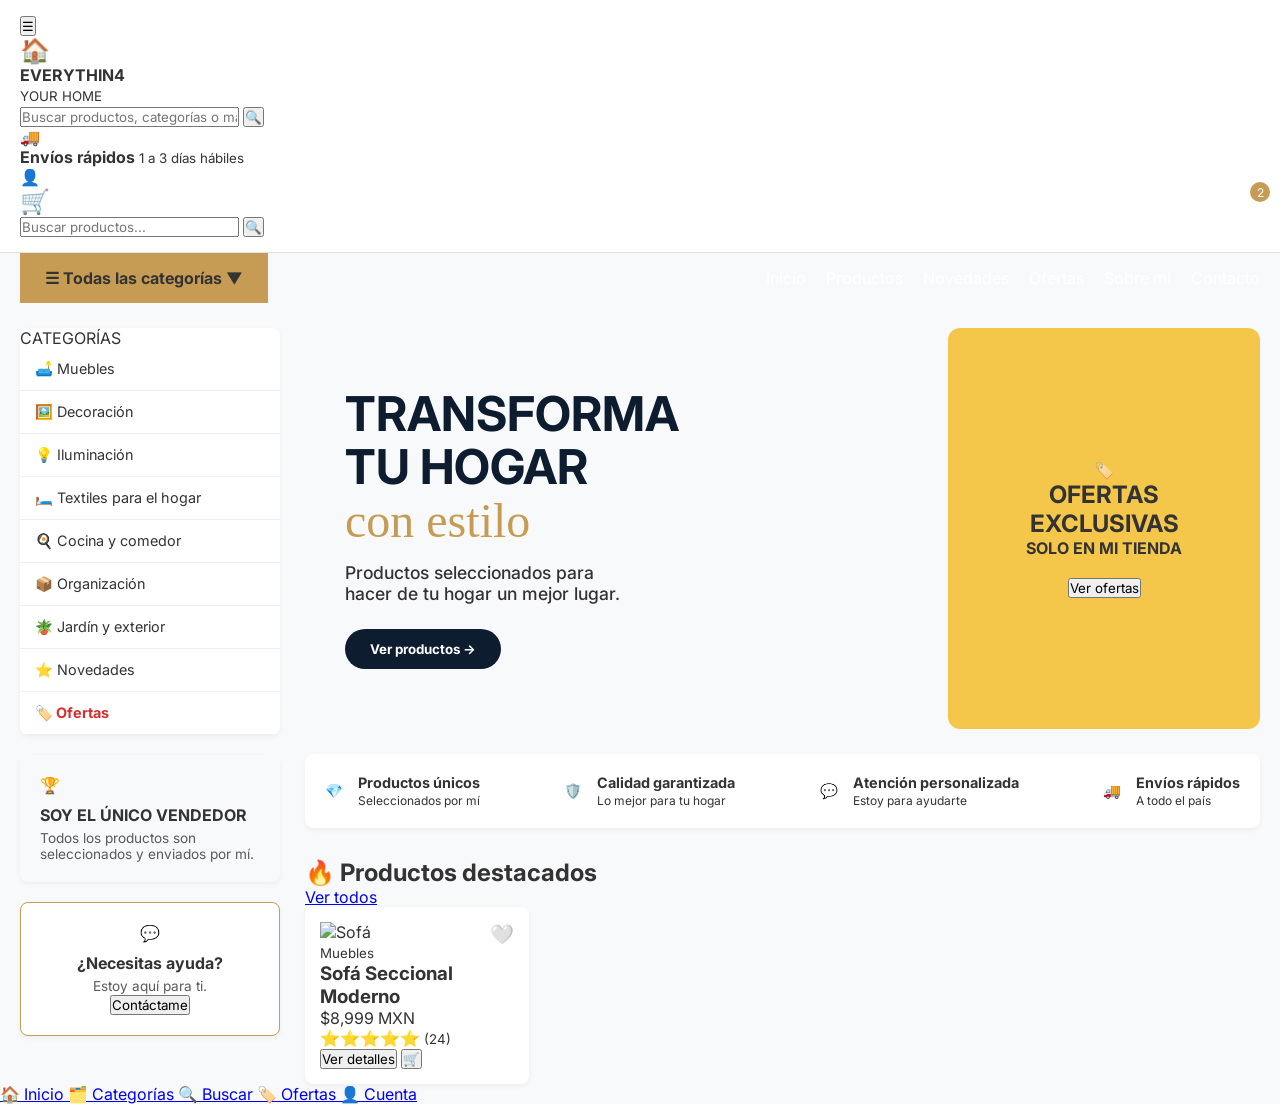
==== commit 1466548f: "Update index.html" ====
--- a/index.html
+++ b/index.html
@@ -4,164 +4,183 @@
     <meta charset="UTF-8">
     <meta name="viewport" content="width=device-width, initial-scale=1.0">
     <title>Everything For Your Home</title>
-    <link href="https://fonts.googleapis.com/css2?family=Inter:wght@400;600;700&display=swap" rel="stylesheet">
+    <link href="https://fonts.googleapis.com/css2?family=Inter:wght@400;500;600;700&display=swap" rel="stylesheet">
     <link rel="stylesheet" href="assets/css/styles.css">
 </head>
 <body>
-    <!-- 1. TOP BAR (Logo, Buscador, Cuenta, Carrito) -->
+    <!-- HEADER SUPERIOR (Buscador y Carrito) -->
     <header class="top-header">
-        <div class="container header-grid">
-            <img src="image_39f1aa.jpg" alt="Logo" class="logo">
+        <div class="container header-content">
+            <!-- Menú hamburguesa (Solo móvil) -->
+            <button class="mobile-menu-btn">☰</button>
             
-            <div class="search-container">
-                <input type="text" placeholder="Buscar en mis productos...">
-                <button class="btn-search">🔍</button>
+            <div class="logo">
+                <!-- Reemplaza con tu logo final -->
+                <span style="color: var(--brand-gold); font-size: 1.5rem;">🏠</span>
+                <div class="logo-text">
+                    <strong>EVERYTHIN4</strong><br>
+                    <small>YOUR HOME</small>
+                </div>
             </div>
 
-            <div class="header-badges">
-                <div class="badge-item">
-                    <span>🛡️</span>
+            <div class="search-bar desktop-only">
+                <input type="text" placeholder="Buscar productos, categorías o marcas...">
+                <button>🔍</button>
+            </div>
+
+            <div class="header-actions">
+                <div class="action-item desktop-only">
+                    <span>🚚</span>
                     <div>
-                        <strong>Compra 100% Segura</strong>
-                        <small>Tus datos están protegidos</small>
+                        <strong>Envíos rápidos</strong>
+                        <small>1 a 3 días hábiles</small>
                     </div>
                 </div>
-                <a href="./admin/" class="badge-item" style="text-decoration: none; color: inherit; cursor: pointer;">
+                <div class="action-item desktop-only">
                     <span>👤</span>
-                    <div>
-                        <strong>Mi Cuenta</strong>
-                        <small>Acceso Admin</small>
-                    </div>
-                </a>
-                <div class="cart-icon">🛒 <span class="cart-count">0</span></div>
+                </div>
+                <div class="cart-icon">
+                    🛒 <span class="cart-count">2</span>
+                </div>
+            </div>
+        </div>
+        <!-- Buscador móvil (Debajo del header en celular) -->
+        <div class="container mobile-only">
+            <div class="search-bar mobile-search">
+                <input type="text" placeholder="Buscar productos...">
+                <button>🔍</button>
             </div>
         </div>
     </header>
 
-    <!-- 2. NAV BAR (Categorías, Links, Banner Envío) -->
-    <nav class="main-nav">
+    <!-- BARRA DE NAVEGACIÓN SECUNDARIA (Solo Escritorio) -->
+    <nav class="sub-nav desktop-only">
         <div class="container nav-flex">
-            <div class="btn-categories">☰ Todas las categorías</div>
+            <div class="btn-categories">
+                ☰ Todas las categorías <span>▼</span>
+            </div>
             <ul class="nav-links">
-                <li><a href="#">Inicio</a></li>
+                <li><a href="#" class="active">Inicio</a></li>
                 <li><a href="#">Productos</a></li>
                 <li><a href="#">Novedades</a></li>
                 <li><a href="#">Ofertas</a></li>
                 <li><a href="#">Sobre mí</a></li>
                 <li><a href="#">Contacto</a></li>
             </ul>
-            <div class="shipping-banner">
-                🚚 <strong>Envíos rápidos a todo el país</strong> <small>De 1 a 3 días hábiles</small>
-            </div>
         </div>
     </nav>
 
-    <!-- 3. LAYOUT PRINCIPAL -->
+    <!-- LAYOUT PRINCIPAL -->
     <div class="container store-layout">
         
-        <!-- SIDEBAR IZQUIERDA -->
-        <aside class="sidebar">
+        <!-- BARRA LATERAL (Categorías - Oculta en móvil) -->
+        <aside class="sidebar desktop-only">
             <div class="category-menu">
-                <h3>Categorías <span>></span></h3>
+                <p class="menu-title">CATEGORÍAS</p>
                 <ul>
-                    <li>🛋️ Muebles <span>></span></li>
-                    <li>🖼️ Decoración <span>></span></li>
-                    <li>💡 Iluminación <span>></span></li>
-                    <li>🛏️ Textiles para el hogar <span>></span></li>
-                    <li>🍳 Cocina y comedor <span>></span></li>
-                    <li>📦 Organización <span>></span></li>
-                    <li>🪴 Jardín y exterior <span>></span></li>
-                    <li>⭐ Novedades <span>></span></li>
-                    <li class="ofertas-link">🏷️ Ofertas <span>></span></li>
+                    <li>🛋️ Muebles</li>
+                    <li>🖼️ Decoración</li>
+                    <li>💡 Iluminación</li>
+                    <li>🛏️ Textiles para el hogar</li>
+                    <li>🍳 Cocina y comedor</li>
+                    <li>📦 Organización</li>
+                    <li>🪴 Jardín y exterior</li>
+                    <li>⭐ Novedades</li>
+                    <li class="ofertas-link">🏷️ Ofertas</li>
                 </ul>
             </div>
 
-            <div class="promo-box dark-blue">
-                <div class="icon">🏆</div>
-                <h4>Soy el único vendedor</h4>
+            <div class="promo-box dark-navy">
+                <div class="icon-gold">🏆</div>
+                <h4>SOY EL ÚNICO VENDEDOR</h4>
                 <p>Todos los productos son seleccionados y enviados por mí.</p>
             </div>
 
             <div class="promo-box white-box">
-                <div class="icon-flex">
-                    <span class="icon-headset">🎧</span>
-                    <div>
-                        <h4>¿Necesitas ayuda?</h4>
-                        <p>Estoy aquí para ti</p>
-                    </div>
-                </div>
-                <button class="btn-gold-outline">Contáctame por WhatsApp</button>
-            </div>
-
-            <div class="promo-box dark-blue banner-mini">
-                <div class="icon-flex">
-                    <span>📦</span>
-                    <div>
-                        <h4>Nuevos productos cada semana</h4>
-                        <p>Descubre lo último para tu hogar</p>
-                    </div>
-                </div>
+                <div class="icon-gold">💬</div>
+                <h4>¿Necesitas ayuda?</h4>
+                <p>Estoy aquí para ti.</p>
+                <button class="btn-outline-dark">Contáctame</button>
             </div>
         </aside>
 
         <!-- CONTENIDO CENTRAL -->
         <main class="main-content">
             
-            <!-- SECCIÓN HERO (Banner Principal + Banner Secundario) -->
+            <!-- BANNERS HERO -->
             <div class="hero-grid">
                 <div class="hero-main">
-                    <h1>TRANSFORMA TU HOGAR <span class="cursive-text">con estilo</span></h1>
-                    <p>Productos seleccionados para hacer de tu casa, el mejor lugar.</p>
+                    <h1>TRANSFORMA<br>TU HOGAR<br><span class="cursive-text">con estilo</span></h1>
+                    <p>Productos seleccionados para hacer de tu hogar un mejor lugar.</p>
                     <button class="btn-dark">Ver productos →</button>
                 </div>
                 <div class="hero-side">
-                    <h3>OFERTAS EXCLUSIVAS</h3>
+                    <div class="tag-icon">🏷️</div>
+                    <h2>OFERTAS<br>EXCLUSIVAS</h2>
                     <p>SOLO EN MI TIENDA</p>
-                    <button class="btn-dark">Ver ofertas</button>
+                    <button class="btn-gold">Ver ofertas</button>
                 </div>
             </div>
 
-            <!-- BARRA DE CARACTERÍSTICAS -->
+            <!-- CARACTERÍSTICAS -->
             <div class="features-bar">
-                <div class="feature"><span class="feat-icon">💎</span> <div><strong>Productos únicos</strong><br><small>Seleccionados por mí</small></div></div>
-                <div class="feature"><span class="feat-icon">🛡️</span> <div><strong>Calidad garantizada</strong><br><small>Lo mejor para tu hogar</small></div></div>
-                <div class="feature"><span class="feat-icon">💬</span> <div><strong>Atención personalizada</strong><br><small>Estoy para ayudarte</small></div></div>
-                <div class="feature"><span class="feat-icon">🚚</span> <div><strong>Envíos rápidos</strong><br><small>A todo el país</small></div></div>
+                <div class="feature"><span>💎</span> <div><strong>Productos únicos</strong><br><small>Seleccionados por mí</small></div></div>
+                <div class="feature"><span>🛡️</span> <div><strong>Calidad garantizada</strong><br><small>Lo mejor para tu hogar</small></div></div>
+                <div class="feature"><span>💬</span> <div><strong>Atención personalizada</strong><br><small>Estoy para ayudarte</small></div></div>
+                <div class="feature"><span>🚚</span> <div><strong>Envíos rápidos</strong><br><small>A todo el país</small></div></div>
             </div>
 
-            <!-- TÍTULO DE PRODUCTOS Y CONTROLES -->
-            <div class="products-header">
-                <div class="title-flex">
-                    <h2>🔥 Productos destacados</h2>
-                    <span class="subtitle">Lo mejor de mi tienda, elegido para ti</span>
-                </div>
-                <div class="carousel-controls">
-                    <button>&#10094;</button>
-                    <button>&#10095;</button>
-                </div>
+            <!-- TÍTULO PRODUCTOS -->
+            <div class="section-header">
+                <h2>🔥 Productos destacados</h2>
+                <a href="#" class="link-blue">Ver todos</a>
             </div>
             
-            <!-- GRID DE PRODUCTOS DINÁMICO -->
-            <div id="products-grid" class="products-grid">
-                <!-- JavaScript inyectará las tarjetas aquí -->
+            <!-- GRID DE PRODUCTOS (Aquí inyectarás los Buy Buttons de Shopify) -->
+            <div class="products-grid">
+                
+                <!-- Ejemplo de Tarjeta Estructural -->
+                <article class="product-card">
+                    <button class="fav-btn">🤍</button>
+                    <img src="https://images.unsplash.com/photo-1555041469-a586c61ea9bc?auto=format&fit=crop&q=80&w=400" alt="Sofá" class="product-img">
+                    <div class="card-body">
+                        <small class="category-tag">Muebles</small>
+                        <h3 class="product-title">Sofá Seccional Moderno</h3>
+                        <p class="product-price">$8,999 MXN</p>
+                        <div class="stars">⭐⭐⭐⭐⭐ <small>(24)</small></div>
+                        <div class="card-actions">
+                            <button class="btn-outline">Ver detalles</button>
+                            <button class="btn-icon">🛒</button>
+                        </div>
+                    </div>
+                </article>
+
             </div>
         </main>
     </div>
 
-    <!-- NEWSLETTER / FOOTER -->
-    <footer class="bottom-footer container">
-        <div class="newsletter-box">
-            <div>
-                <h4>¿Quieres ofertas exclusivas?</h4>
-                <p>Suscríbete y recibe descuentos solo para ti.</p>
-            </div>
-            <form class="subscribe-form">
-                <input type="email" placeholder="Tu correo electrónico">
-                <button type="submit">Suscribirme</button>
-            </form>
-        </div>
-    </footer>
-
-    <script type="module" src="assets/js/main.js"></script>
+    <!-- NAVEGACIÓN INFERIOR TIPO APP (Solo Móvil) -->
+    <nav class="mobile-bottom-nav">
+        <a href="#" class="nav-item active">
+            <span class="icon">🏠</span>
+            <span class="label">Inicio</span>
+        </a>
+        <a href="#" class="nav-item">
+            <span class="icon">🗂️</span>
+            <span class="label">Categorías</span>
+        </a>
+        <a href="#" class="nav-item">
+            <span class="icon">🔍</span>
+            <span class="label">Buscar</span>
+        </a>
+        <a href="#" class="nav-item">
+            <span class="icon">🏷️</span>
+            <span class="label">Ofertas</span>
+        </a>
+        <a href="#" class="nav-item">
+            <span class="icon">👤</span>
+            <span class="label">Cuenta</span>
+        </a>
+    </nav>
 </body>
 </html>
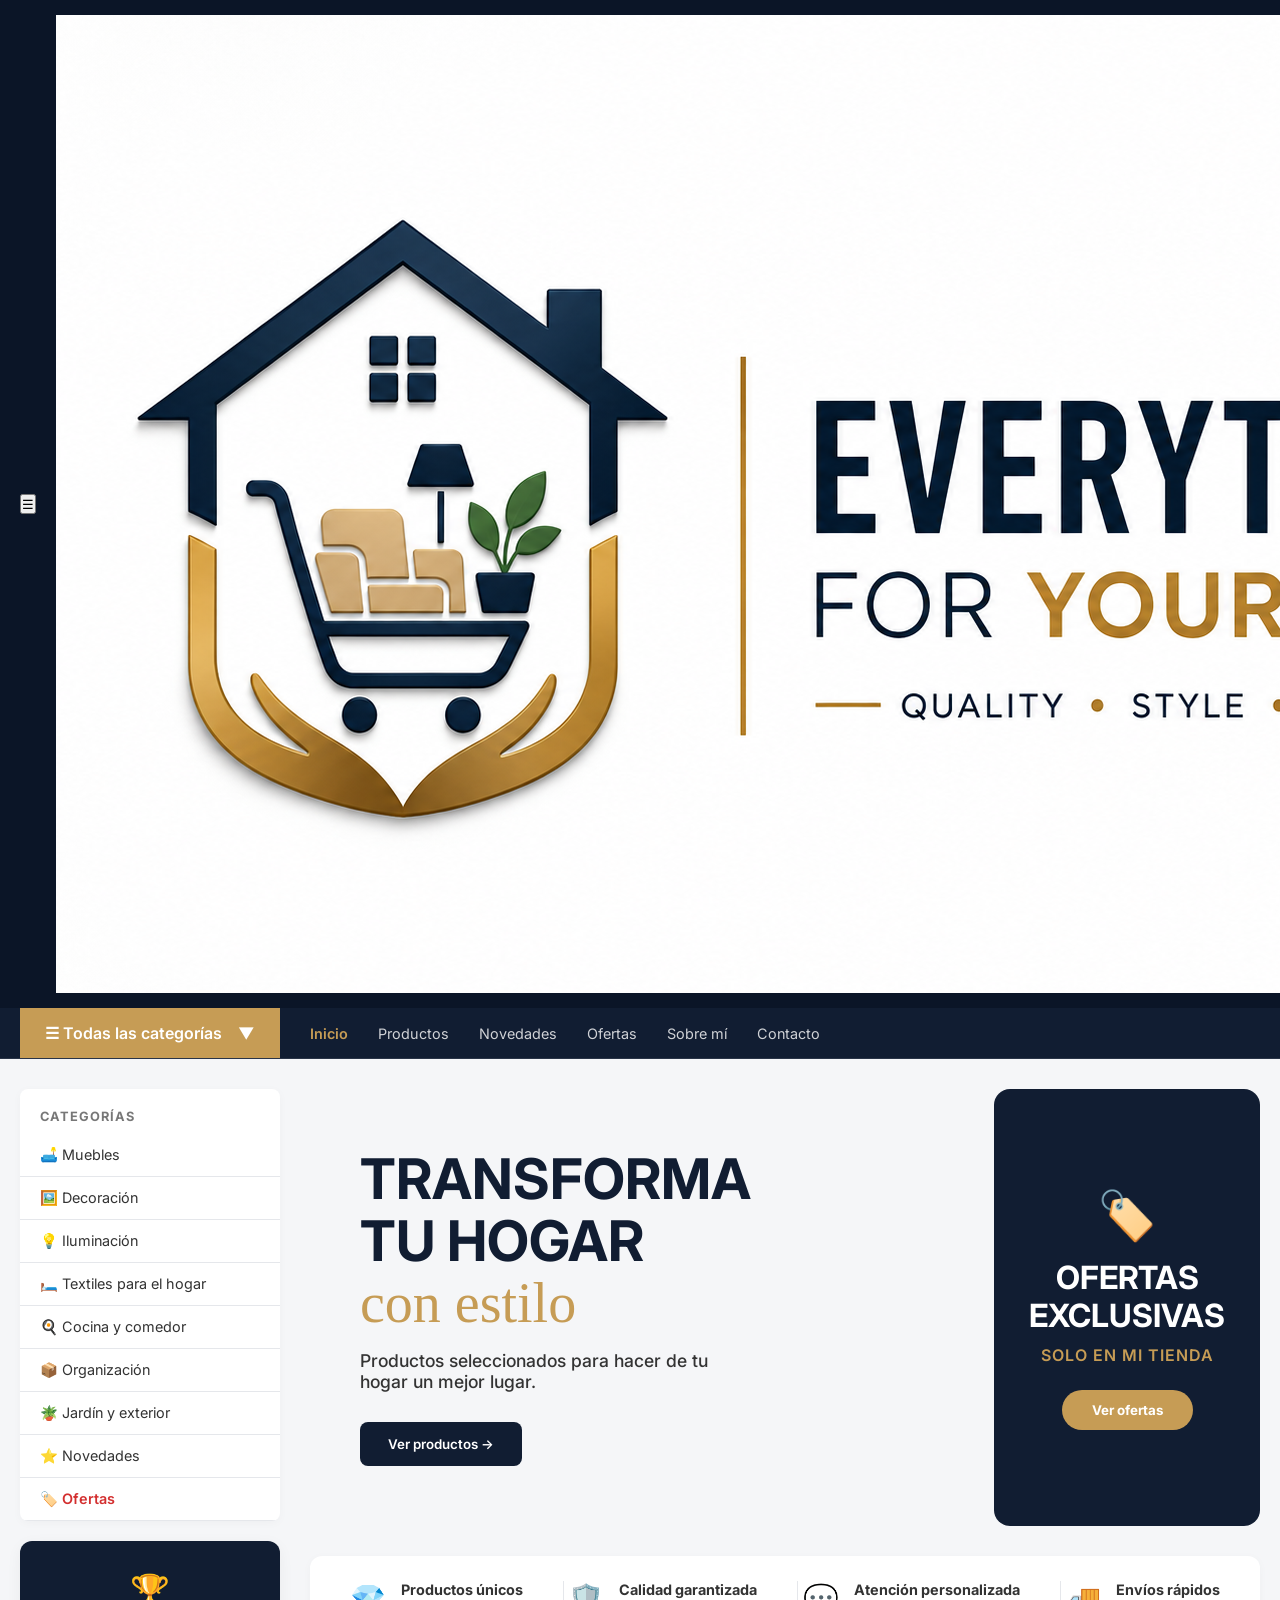
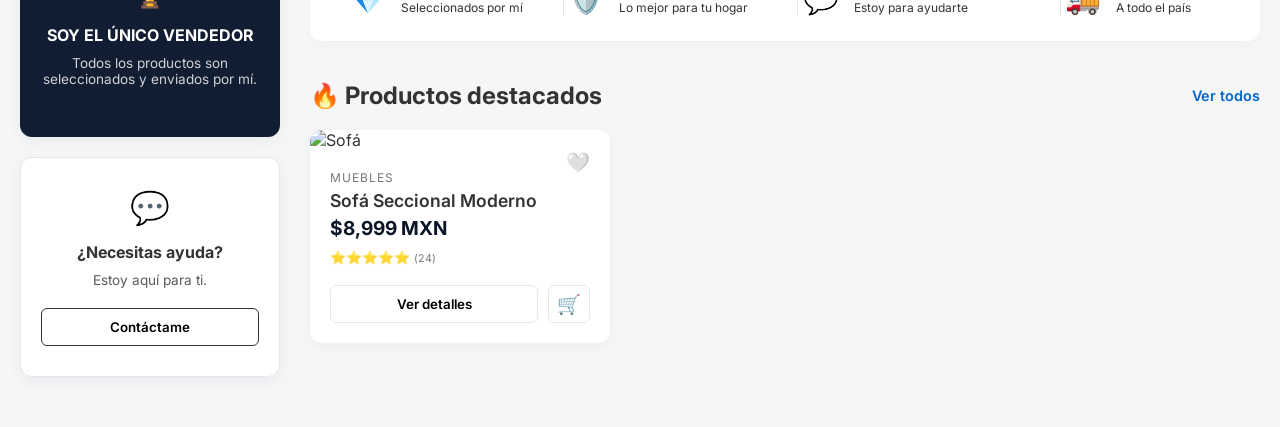
==== commit 2a27481a: "Update index.html" ====
--- a/index.html
+++ b/index.html
@@ -14,14 +14,9 @@
             <!-- Menú hamburguesa (Solo móvil) -->
             <button class="mobile-menu-btn">☰</button>
             
-            <div class="logo">
-                <!-- Reemplaza con tu logo final -->
-                <span style="color: var(--brand-gold); font-size: 1.5rem;">🏠</span>
-                <div class="logo-text">
-                    <strong>EVERYTHIN4</strong><br>
-                    <small>YOUR HOME</small>
-                </div>
-            </div>
+            <a href="index.html" class="logo">
+                <img src="Cimage_39f1aa.jpg" alt="Everything For Your Home" class="store-logo">
+            </a>
 
             <div class="search-bar desktop-only">
                 <input type="text" placeholder="Buscar productos, categorías o marcas...">
--- a/assets/css/styles.css
+++ b/assets/css/styles.css
@@ -1,112 +1,164 @@
 :root {
-    --brand-navy: #0e1c2f;
-    --brand-gold: #c69c55;
+    --brand-dark: #0b1527;      /* Azul marino profundo del top bar */
+    --brand-navy: #111d32;      /* Azul marino de los banners */
+    --brand-gold: #c69c55;      /* Dorado principal */
     --brand-gold-light: #d8b172;
-    --brand-yellow: #f4c74a;
-    --bg-light: #f8f9fa;
+    --bg-light: #f5f6f8;        /* Fondo gris súper claro */
     --white: #ffffff;
-    --text-dark: #333;
-    --text-muted: #666;
-    --border: #e0e0e0;
+    --text-main: #333333;
+    --text-muted: #777777;
+    --border-color: #e5e7eb;
 }
 
 * { margin: 0; padding: 0; box-sizing: border-box; font-family: 'Inter', sans-serif; }
-body { background-color: var(--bg-light); color: var(--text-dark); }
-.container { max-width: 1440px; margin: 0 auto; padding: 0 20px; }
+body { background-color: var(--bg-light); color: var(--text-main); }
+.container { max-width: 1400px; margin: 0 auto; padding: 0 20px; }
 
-/* --- 1. TOP HEADER --- */
-.top-header { background: var(--white); padding: 15px 0; border-bottom: 1px solid var(--border); }
-.header-grid { display: flex; align-items: center; justify-content: space-between; gap: 20px; }
-.logo { height: 70px; object-fit: contain; }
+/* UTILIDADES PARA RESPONSIVO */
+.mobile-only { display: none !important; }
 
-.search-container {
-    flex-grow: 1; max-width: 600px;
-    display: flex; border: 1px solid var(--border); border-radius: 6px; overflow: hidden;
+/* === HEADER SUPERIOR === */
+.top-header { background-color: var(--brand-dark); color: var(--white); padding: 15px 0; }
+.header-content { display: flex; justify-content: space-between; align-items: center; gap: 20px; }
+.logo { display: flex; align-items: center; gap: 10px; }
+.logo-text strong { font-size: 1.2rem; letter-spacing: 1px; }
+.logo-text small { font-size: 0.6rem; letter-spacing: 2px; color: var(--brand-gold); }
+
+.search-bar { flex-grow: 1; max-width: 500px; display: flex; background: rgba(255,255,255,0.1); border-radius: 6px; overflow: hidden; border: 1px solid rgba(255,255,255,0.2); }
+.search-bar input { width: 100%; background: transparent; border: none; padding: 12px 15px; color: white; outline: none; }
+.search-bar input::placeholder { color: rgba(255,255,255,0.6); }
+.search-bar button { background: transparent; border: none; padding: 0 15px; color: white; cursor: pointer; }
+
+.header-actions { display: flex; align-items: center; gap: 20px; }
+.action-item { display: flex; align-items: center; gap: 10px; font-size: 0.85rem; }
+.action-item small { color: rgba(255,255,255,0.7); display: block; }
+.cart-icon { font-size: 1.5rem; position: relative; cursor: pointer; }
+.cart-count { position: absolute; top: -5px; right: -10px; background: var(--brand-gold); color: white; font-size: 0.75rem; width: 20px; height: 20px; border-radius: 50%; display: flex; align-items: center; justify-content: center; font-weight: bold; }
+
+/* === NAVEGACIÓN SECUNDARIA === */
+.sub-nav { background-color: var(--brand-navy); border-bottom: 1px solid rgba(255,255,255,0.1); }
+.nav-flex { display: flex; align-items: center; }
+.btn-categories { background-color: var(--brand-gold); color: white; padding: 15px 25px; font-weight: 600; display: flex; justify-content: space-between; width: 260px; cursor: pointer; }
+.nav-links { display: flex; list-style: none; gap: 30px; padding-left: 30px; }
+.nav-links a { color: var(--white); text-decoration: none; font-size: 0.9rem; opacity: 0.8; transition: 0.2s; }
+.nav-links a:hover, .nav-links a.active { opacity: 1; font-weight: 600; color: var(--brand-gold); }
+
+/* === LAYOUT Y SIDEBAR === */
+.store-layout { display: grid; grid-template-columns: 260px 1fr; gap: 30px; margin-top: 30px; margin-bottom: 50px; }
+
+.sidebar { display: flex; flex-direction: column; gap: 20px; }
+.category-menu { background: var(--white); border-radius: 8px; overflow: hidden; box-shadow: 0 2px 10px rgba(0,0,0,0.03); }
+.menu-title { font-size: 0.8rem; font-weight: 700; color: var(--text-muted); padding: 20px 20px 10px; letter-spacing: 1px; }
+.category-menu ul { list-style: none; }
+.category-menu li { padding: 12px 20px; font-size: 0.9rem; color: var(--text-main); border-bottom: 1px solid var(--border-color); cursor: pointer; transition: 0.2s; }
+.category-menu li:hover { background: var(--bg-light); color: var(--brand-gold); padding-left: 25px; }
+.ofertas-link { color: #d32f2f !important; font-weight: 600; }
+
+.promo-box { padding: 30px 20px; border-radius: 12px; text-align: center; box-shadow: 0 4px 15px rgba(0,0,0,0.05); }
+.dark-navy { background: var(--brand-navy); color: white; }
+.white-box { background: var(--white); border: 1px solid var(--border-color); }
+.icon-gold { font-size: 2rem; color: var(--brand-gold); margin-bottom: 15px; }
+.promo-box h4 { margin-bottom: 10px; font-size: 1rem; }
+.promo-box p { font-size: 0.85rem; opacity: 0.8; margin-bottom: 20px; }
+.btn-outline-dark { width: 100%; padding: 10px; border: 1px solid var(--text-main); background: transparent; border-radius: 6px; font-weight: 600; cursor: pointer; }
+
+/* === BANNERS HERO === */
+.hero-grid { display: grid; grid-template-columns: 2.5fr 1fr; gap: 20px; margin-bottom: 30px; }
+.hero-main { background: url('https://images.unsplash.com/photo-1555041469-a586c61ea9bc?auto=format&fit=crop&q=80&w=1200') center/cover; padding: 60px 50px; border-radius: 16px; display: flex; flex-direction: column; justify-content: center; }
+.hero-main h1 { font-size: 3.5rem; color: var(--brand-navy); line-height: 1.1; margin-bottom: 15px; }
+.cursive-text { font-family: cursive; color: var(--brand-gold); font-weight: normal; }
+.hero-main p { font-size: 1.1rem; max-width: 350px; margin-bottom: 30px; color: var(--text-main); font-weight: 500; }
+.btn-dark { align-self: flex-start; background: var(--brand-navy); color: white; border: none; padding: 14px 28px; border-radius: 8px; font-weight: 600; cursor: pointer; }
+
+.hero-side { background: var(--brand-navy); color: white; border-radius: 16px; padding: 40px 30px; text-align: center; display: flex; flex-direction: column; align-items: center; justify-content: center; position: relative; overflow: hidden; }
+.tag-icon { font-size: 3rem; margin-bottom: 15px; }
+.hero-side h2 { font-size: 2rem; line-height: 1.2; margin-bottom: 10px; }
+.hero-side p { color: var(--brand-gold); font-weight: 600; margin-bottom: 25px; letter-spacing: 1px; }
+.btn-gold { background: var(--brand-gold); color: white; border: none; padding: 12px 30px; border-radius: 25px; font-weight: bold; cursor: pointer; }
+
+/* === CARACTERÍSTICAS === */
+.features-bar { display: flex; justify-content: space-between; background: var(--white); padding: 25px 40px; border-radius: 12px; margin-bottom: 40px; box-shadow: 0 2px 10px rgba(0,0,0,0.03); }
+.feature { display: flex; align-items: center; gap: 15px; font-size: 0.9rem; border-right: 1px solid var(--border-color); padding-right: 40px; }
+.feature:last-child { border-right: none; padding-right: 0; }
+.feature span { font-size: 1.8rem; }
+
+/* === PRODUCTOS === */
+.section-header { display: flex; justify-content: space-between; align-items: center; margin-bottom: 20px; }
+.link-blue { color: #0066cc; text-decoration: none; font-weight: 600; font-size: 0.9rem; }
+
+.products-grid { display: grid; grid-template-columns: repeat(auto-fill, minmax(240px, 1fr)); gap: 25px; }
+.product-card { background: var(--white); border-radius: 12px; overflow: hidden; box-shadow: 0 4px 15px rgba(0,0,0,0.04); position: relative; transition: transform 0.2s; }
+.product-card:hover { transform: translateY(-5px); }
+.fav-btn { position: absolute; top: 15px; right: 15px; background: rgba(255,255,255,0.8); border: none; width: 35px; height: 35px; border-radius: 50%; font-size: 1.2rem; cursor: pointer; z-index: 2; }
+.product-img { width: 100%; height: 220px; object-fit: cover; }
+.card-body { padding: 20px; }
+.category-tag { color: var(--text-muted); font-size: 0.75rem; text-transform: uppercase; letter-spacing: 1px; margin-bottom: 5px; display: block; }
+.product-title { font-size: 1.1rem; font-weight: 600; margin-bottom: 5px; color: var(--text-main); }
+.product-price { font-size: 1.2rem; font-weight: 700; color: var(--brand-dark); margin-bottom: 10px; }
+.stars { font-size: 0.8rem; color: #f39c12; margin-bottom: 20px; }
+.stars small { color: var(--text-muted); }
+.card-actions { display: flex; gap: 10px; }
+.btn-outline { flex-grow: 1; background: transparent; border: 1px solid var(--border-color); border-radius: 6px; padding: 10px; font-weight: 600; cursor: pointer; transition: 0.2s; }
+.btn-outline:hover { border-color: var(--brand-gold); color: var(--brand-gold); }
+.btn-icon { background: transparent; border: 1px solid var(--border-color); border-radius: 6px; width: 42px; display: flex; align-items: center; justify-content: center; font-size: 1.2rem; cursor: pointer; }
+
+/* === NAVEGACIÓN INFERIOR (Oculta por defecto) === */
+.mobile-bottom-nav { display: none; }
+
+/* =========================================================
+   MEDIA QUERIES (AQUÍ OCURRE LA MAGIA DEL DISEÑO MÓVIL)
+   ========================================================= */
+@media (max-width: 768px) {
+    /* 1. Ocultar elementos exclusivos de escritorio */
+    .desktop-only { display: none !important; }
+    
+    /* 2. Mostrar elementos exclusivos de móvil */
+    .mobile-only { display: block !important; }
+    
+    /* 3. Ajustes de la cuadrícula general */
+    .store-layout { grid-template-columns: 1fr; margin-top: 15px; margin-bottom: 80px; }
+    
+    /* 4. Ajustes del Header */
+    .header-content { padding: 10px 0; }
+    .mobile-menu-btn { background: transparent; border: none; color: white; font-size: 1.8rem; cursor: pointer; }
+    .mobile-search { margin-top: 10px; margin-bottom: 10px; }
+    
+    /* 5. Apilar los Banners (Hero) */
+    .hero-grid { grid-template-columns: 1fr; }
+    .hero-main { padding: 40px 20px; text-align: center; }
+    .hero-main h1 { font-size: 2.5rem; }
+    .btn-dark { align-self: center; }
+    .hero-side { padding: 30px 20px; }
+    
+    /* 6. Apilar la barra de características */
+    .features-bar { flex-direction: column; gap: 20px; padding: 20px; }
+    .feature { border-right: none; border-bottom: 1px solid var(--border-color); padding-bottom: 15px; padding-right: 0; }
+    .feature:last-child { border-bottom: none; padding-bottom: 0; }
+    
+    /* 7. Ajustar la cuadrícula de productos a 1 columna o 2 pequeñas */
+    .products-grid { grid-template-columns: repeat(auto-fill, minmax(160px, 1fr)); gap: 15px; }
+    .product-img { height: 160px; }
+    .card-body { padding: 12px; }
+    .product-title { font-size: 0.95rem; }
+    .product-price { font-size: 1.1rem; }
+    .btn-outline { font-size: 0.85rem; padding: 8px; }
+
+    /* 8. ACTIVAR LA BARRA DE NAVEGACIÓN INFERIOR (APP STYLE) */
+    .mobile-bottom-nav {
+        display: flex;
+        justify-content: space-around;
+        align-items: center;
+        position: fixed;
+        bottom: 0;
+        left: 0;
+        width: 100%;
+        background-color: var(--white);
+        box-shadow: 0 -2px 10px rgba(0,0,0,0.05);
+        padding: 10px 0;
+        z-index: 1000;
+    }
+    .nav-item { display: flex; flex-direction: column; align-items: center; text-decoration: none; color: var(--text-muted); gap: 4px; }
+    .nav-item .icon { font-size: 1.4rem; }
+    .nav-item .label { font-size: 0.65rem; font-weight: 500; }
+    .nav-item.active { color: var(--brand-gold); }
 }
-.search-container input { width: 100%; padding: 12px; border: none; outline: none; }
-.btn-search { background: var(--brand-gold); border: none; padding: 0 20px; cursor: pointer; color: white; }
-
-.header-badges { display: flex; gap: 25px; align-items: center; }
-.badge-item { display: flex; align-items: center; gap: 10px; font-size: 0.85rem; }
-.badge-item strong { display: block; color: var(--brand-navy); }
-.badge-item small { color: var(--text-muted); }
-.cart-icon { font-size: 1.5rem; position: relative; cursor: pointer; }
-.cart-count { 
-    position: absolute; top: -5px; right: -10px; background: var(--brand-gold); 
-    color: white; font-size: 0.75rem; width: 20px; height: 20px; 
-    border-radius: 50%; display: flex; align-items: center; justify-content: center; 
-}
-
-/* --- 2. NAV BAR --- */
-.main-nav { background: var(--brand-navy); color: var(--white); font-size: 0.9rem; }
-.nav-flex { display: flex; align-items: center; justify-content: space-between; }
-.btn-categories { background: var(--brand-gold); padding: 15px 25px; font-weight: bold; cursor: pointer; }
-.nav-links { list-style: none; display: flex; gap: 20px; }
-.nav-links a { color: var(--white); text-decoration: none; transition: 0.2s; }
-.nav-links a:hover { color: var(--brand-gold); }
-.shipping-banner { font-size: 0.85rem; display: flex; align-items: center; gap: 10px; }
-
-/* --- 3. LAYOUT & SIDEBAR --- */
-.store-layout { display: grid; grid-template-columns: 260px 1fr; gap: 25px; margin-top: 25px; }
-
-.category-menu { background: var(--white); border-radius: 8px; box-shadow: 0 2px 5px rgba(0,0,0,0.05); overflow: hidden; margin-bottom: 20px; }
-.category-menu h3 { background: var(--brand-gold); color: var(--white); padding: 15px; font-size: 1rem; display: flex; justify-content: space-between; }
-.category-menu ul { list-style: none; }
-.category-menu li { padding: 12px 15px; border-bottom: 1px solid #eee; font-size: 0.9rem; cursor: pointer; display: flex; justify-content: space-between; color: var(--text-dark); }
-.category-menu li:hover { background: #f9f9f9; color: var(--brand-gold); }
-.ofertas-link { color: #d32f2f !important; font-weight: bold; }
-
-.promo-box { padding: 20px; border-radius: 8px; margin-bottom: 20px; box-shadow: 0 2px 5px rgba(0,0,0,0.05); }
-.dark-blue { background: var(--brand-navy); color: var(--white); }
-.white-box { background: var(--white); text-align: center; border: 1px solid var(--brand-gold); }
-.promo-box h4 { margin: 10px 0 5px; font-size: 1rem; }
-.promo-box p { font-size: 0.85rem; opacity: 0.8; }
-.icon-flex { display: flex; align-items: center; gap: 15px; text-align: left; margin-bottom: 15px; }
-.btn-gold-outline { width: 100%; background: var(--brand-gold); color: white; border: none; padding: 10px; border-radius: 4px; font-weight: bold; cursor: pointer; }
-
-/* --- 4. HERO SECTION --- */
-.hero-grid { display: grid; grid-template-columns: 2fr 1fr; gap: 20px; margin-bottom: 25px; }
-.hero-main { 
-    background: url('https://images.unsplash.com/photo-1555041469-a586c61ea9bc?auto=format&fit=crop&q=80&w=800') center/cover;
-    border-radius: 12px; padding: 60px 40px; 
-}
-.hero-main h1 { font-size: 3rem; color: var(--brand-navy); line-height: 1.1; margin-bottom: 15px; }
-.cursive-text { font-family: cursive; color: var(--brand-gold); font-weight: normal; }
-.hero-main p { font-size: 1.1rem; color: var(--text-dark); margin-bottom: 25px; max-width: 300px; font-weight: 500; }
-
-.hero-side { 
-    background: var(--brand-yellow); border-radius: 12px; padding: 40px 20px; 
-    text-align: center; display: flex; flex-direction: column; justify-content: center; align-items: center;
-}
-.hero-side h3 { font-size: 2rem; color: var(--brand-navy); margin-bottom: 10px; }
-.hero-side p { font-size: 1rem; font-weight: bold; margin-bottom: 20px; }
-.btn-dark { background: var(--brand-navy); color: white; border: none; padding: 12px 25px; border-radius: 25px; font-weight: bold; cursor: pointer; }
-
-/* --- 5. FEATURES & PRODUCTS --- */
-.features-bar { display: flex; justify-content: space-between; background: var(--white); padding: 20px; border-radius: 8px; margin-bottom: 30px; box-shadow: 0 2px 5px rgba(0,0,0,0.05); }
-.feature { display: flex; align-items: center; gap: 15px; font-size: 0.9rem; }
-.feat-icon { font-size: 1.5rem; }
-
-.products-header { display: flex; justify-content: space-between; align-items: flex-end; margin-bottom: 20px; }
-.title-flex h2 { font-size: 1.5rem; color: var(--text-dark); display: inline-block; margin-right: 15px; }
-.title-flex .subtitle { color: var(--text-muted); font-size: 0.9rem; }
-.carousel-controls button { background: white; border: 1px solid var(--border); padding: 5px 12px; border-radius: 50%; cursor: pointer; margin-left: 5px; }
-
-.products-grid { display: grid; grid-template-columns: repeat(auto-fill, minmax(220px, 1fr)); gap: 20px; }
-
-/* Tarjetas (Se modificarán vía JS) */
-.product-card { background: var(--white); border-radius: 8px; padding: 15px; box-shadow: 0 2px 5px rgba(0,0,0,0.05); position: relative; }
-.product-image { width: 100%; height: 180px; object-fit: contain; margin-bottom: 15px; }
-.badge { position: absolute; top: 15px; left: 15px; background: var(--brand-yellow); color: var(--text-dark); font-size: 0.75rem; font-weight: bold; padding: 3px 8px; border-radius: 4px; }
-.fav-btn { position: absolute; top: 15px; right: 15px; background: none; border: none; font-size: 1.2rem; cursor: pointer; color: var(--text-muted); }
-.price-box { margin: 10px 0; }
-.old-price { text-decoration: line-through; color: var(--text-muted); font-size: 0.85rem; margin-right: 10px; }
-.current-price { font-size: 1.4rem; font-weight: bold; color: var(--text-dark); }
-.btn-comprar { width: 100%; background: var(--brand-gold); color: white; border: none; padding: 10px; border-radius: 4px; font-weight: bold; cursor: pointer; margin-top: 10px; }
-
-/* --- 6. FOOTER NEWSLETTER --- */
-.bottom-footer { margin-top: 40px; margin-bottom: 40px; }
-.newsletter-box { background: #f2efe9; padding: 30px; border-radius: 12px; display: flex; justify-content: space-between; align-items: center; }
-.subscribe-form { display: flex; gap: 10px; }
-.subscribe-form input { padding: 12px 20px; border: 1px solid var(--border); border-radius: 4px; width: 300px; }
-.subscribe-form button { background: var(--brand-gold); color: white; border: none; padding: 0 25px; border-radius: 4px; font-weight: bold; cursor: pointer; }
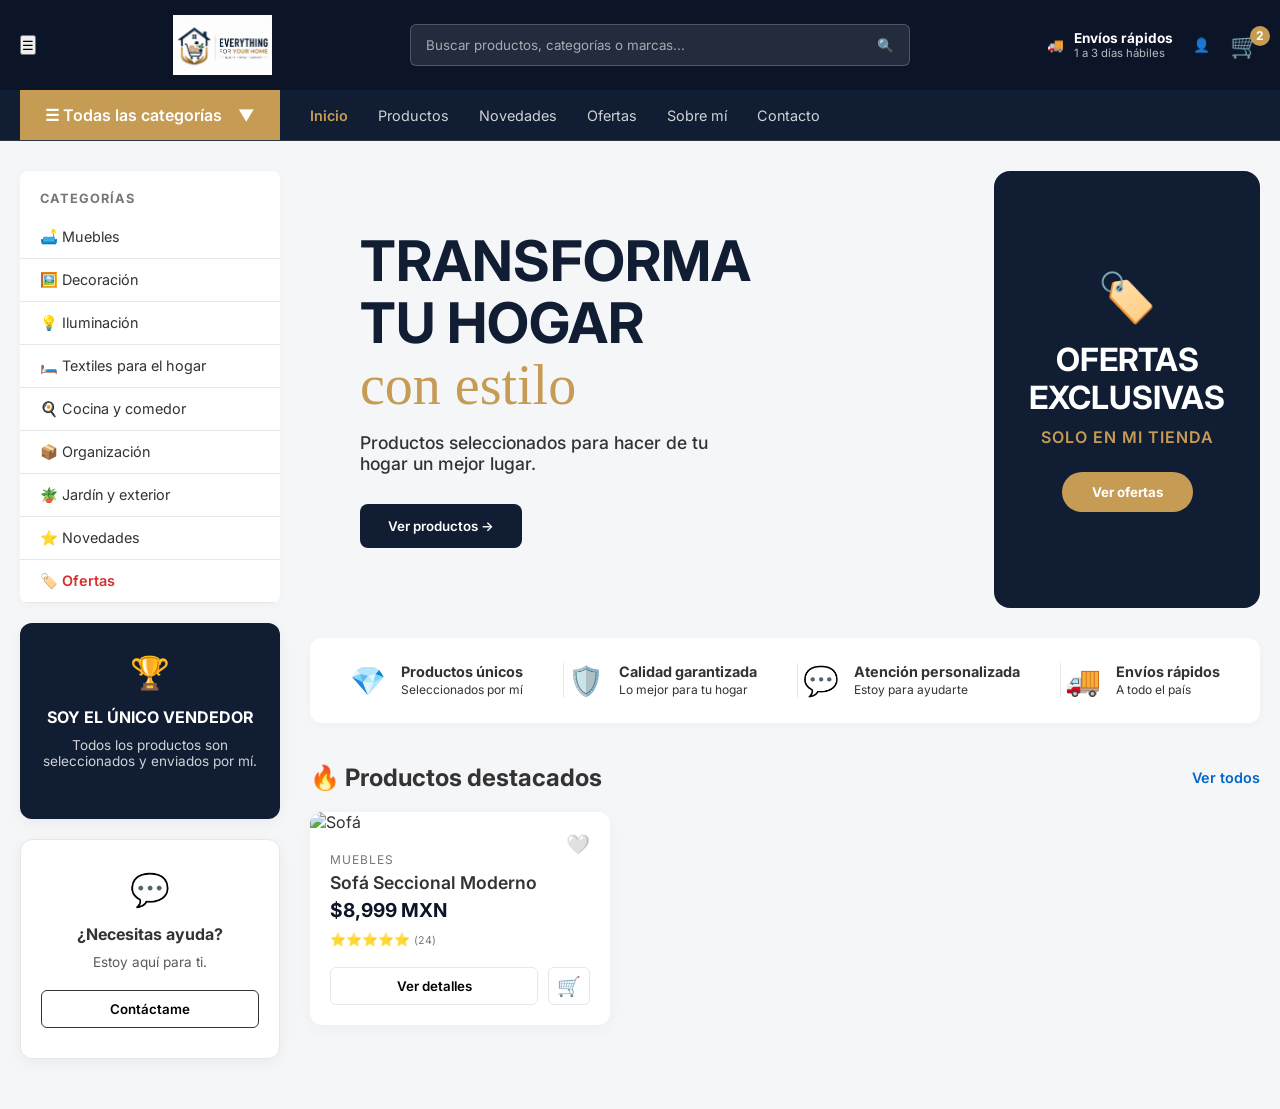
==== commit d55183a6: "Update index.html" ====
--- a/index.html
+++ b/index.html
@@ -4,7 +4,8 @@
     <meta charset="UTF-8">
     <meta name="viewport" content="width=device-width, initial-scale=1.0">
     <title>Everything For Your Home</title>
-    <link href="https://fonts.googleapis.com/css2?family=Inter:wght@400;500;600;700&display=swap" rel="stylesheet">
+    <!-- Importación de Inter y Dancing Script para la elegancia -->
+    <link href="https://fonts.googleapis.com/css2?family=Dancing+Script:wght@600&family=Inter:wght@400;500;600;700&display=swap" rel="stylesheet">
     <link rel="stylesheet" href="assets/css/styles.css">
 </head>
 <body>
--- a/assets/css/styles.css
+++ b/assets/css/styles.css
@@ -21,8 +21,7 @@
 .top-header { background-color: var(--brand-dark); color: var(--white); padding: 15px 0; }
 .header-content { display: flex; justify-content: space-between; align-items: center; gap: 20px; }
 .logo { display: flex; align-items: center; gap: 10px; }
-.logo-text strong { font-size: 1.2rem; letter-spacing: 1px; }
-.logo-text small { font-size: 0.6rem; letter-spacing: 2px; color: var(--brand-gold); }
+.store-logo { height: 60px; width: auto; object-fit: contain; }
 
 .search-bar { flex-grow: 1; max-width: 500px; display: flex; background: rgba(255,255,255,0.1); border-radius: 6px; overflow: hidden; border: 1px solid rgba(255,255,255,0.2); }
 .search-bar input { width: 100%; background: transparent; border: none; padding: 12px 15px; color: white; outline: none; }
@@ -120,6 +119,7 @@
     
     /* 4. Ajustes del Header */
     .header-content { padding: 10px 0; }
+    .store-logo { height: 40px; }
     .mobile-menu-btn { background: transparent; border: none; color: white; font-size: 1.8rem; cursor: pointer; }
     .mobile-search { margin-top: 10px; margin-bottom: 10px; }
     
